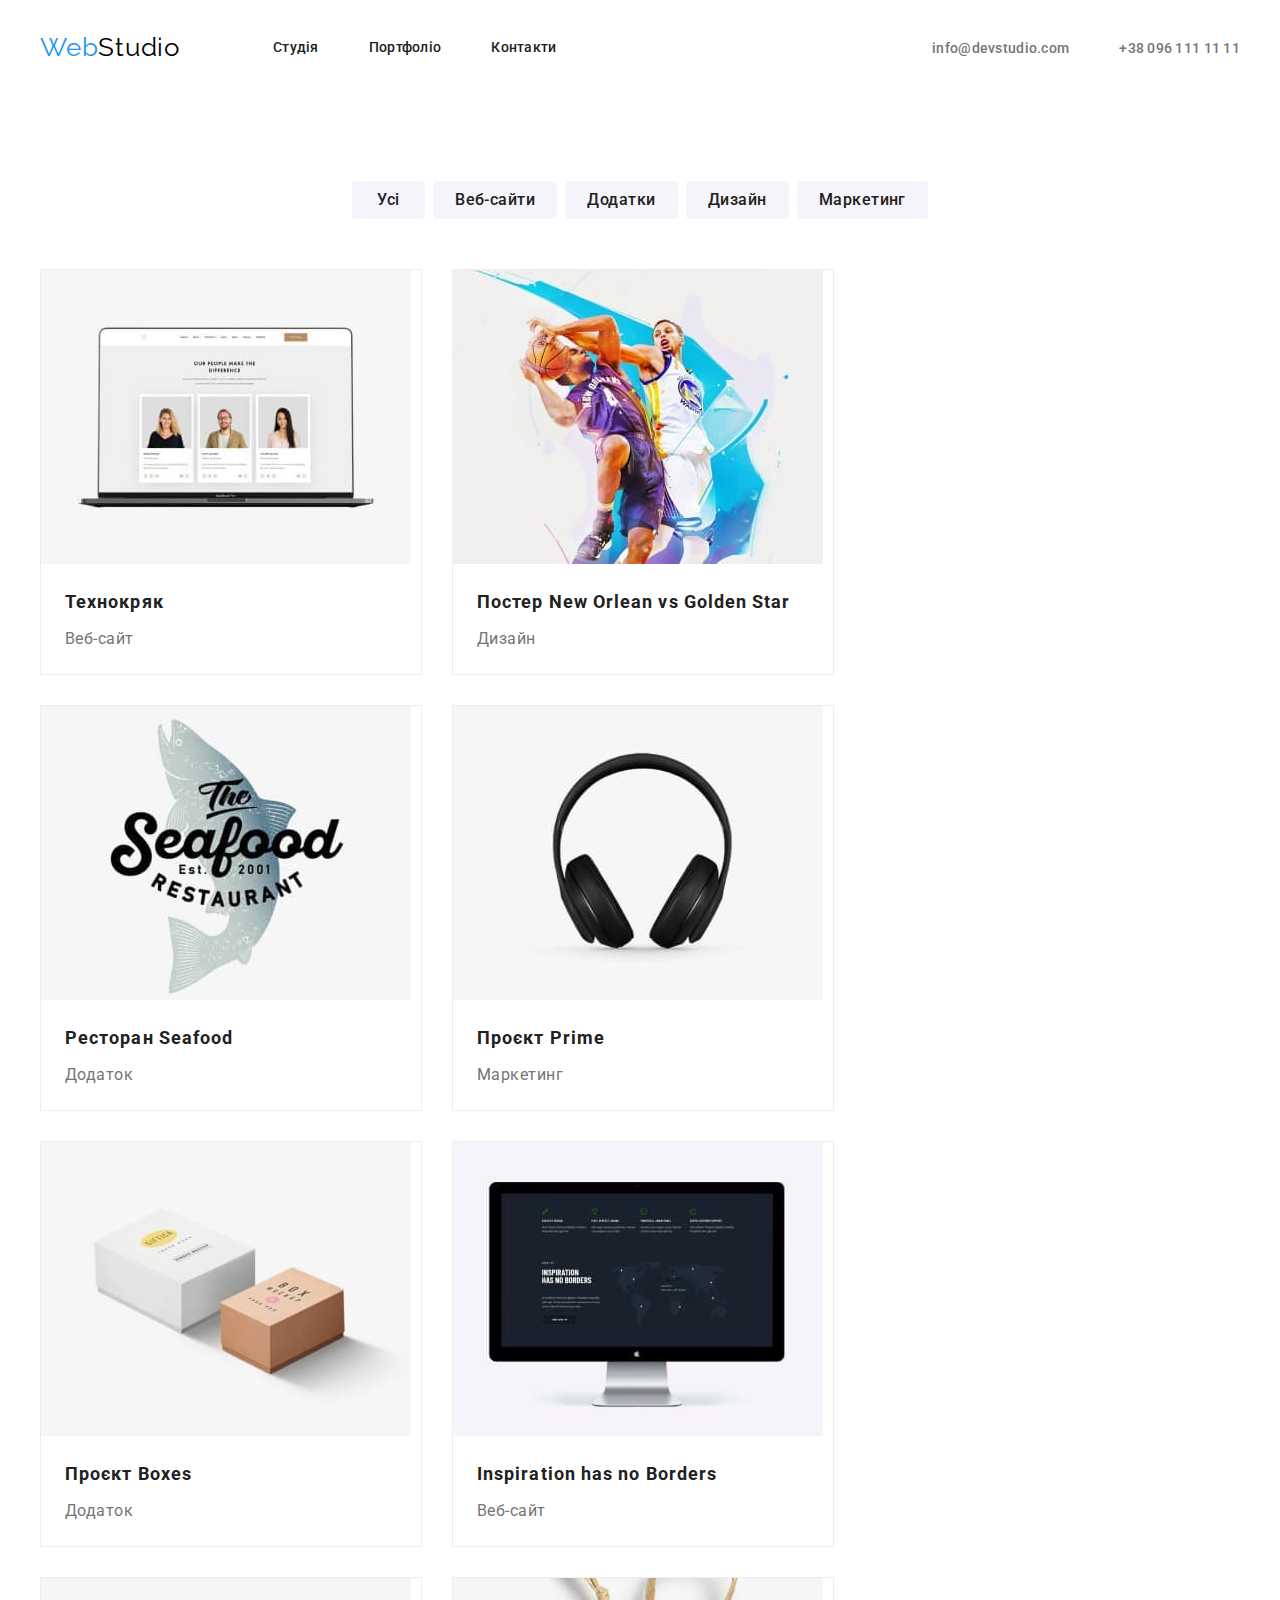
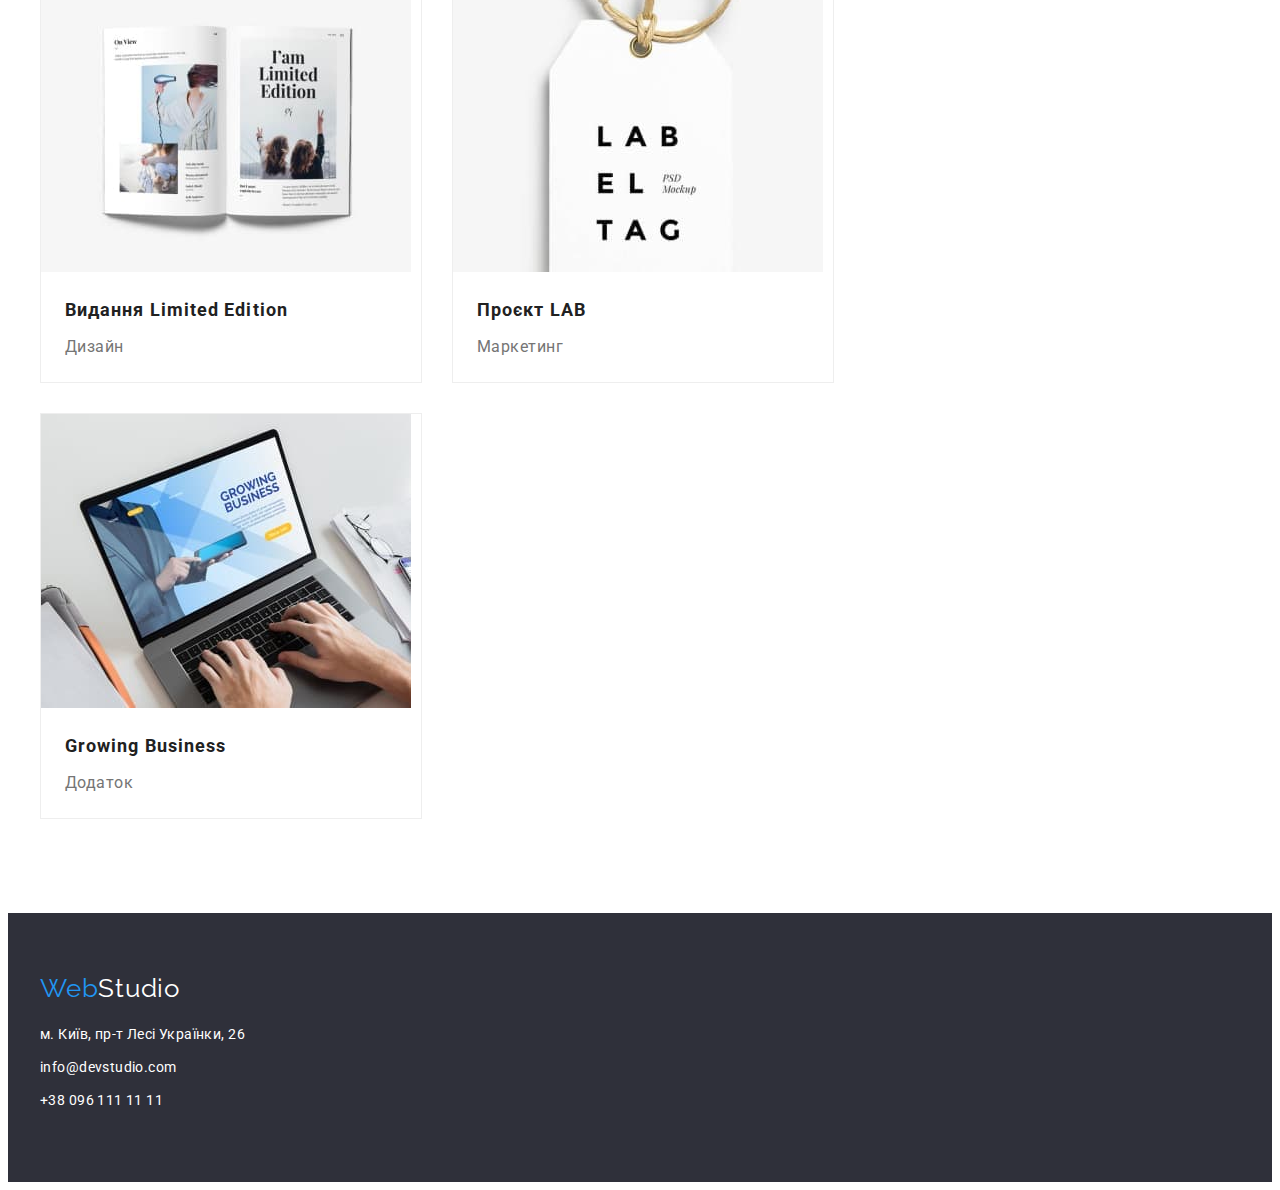
==== portfolio.html @ 066efd74 "add styles" ====
<!DOCTYPE html>
<html lang="en">
  <head>
    <meta charset="UTF-8" />
    <meta name="viewport" content="width=device-width, initial-scale=1.0" />
    <title>WebStudio</title>
    <link
      rel="stylesheet"
      href="https://cdnjs.cloudflare.com/ajax/libs/modern-normalize/2.0.0/modern-normalize.min.css"
      integrity="sha512-4xo8blKMVCiXpTaLzQSLSw3KFOVPWhm/TRtuPVc4WG6kUgjH6J03IBuG7JZPkcWMxJ5huwaBpOpnwYElP/m6wg=="
      crossorigin="anonymous"
      referrerpolicy="no-referrer"
    />
    <link rel="preconnect" href="https://fonts.googleapis.com" />
    <link rel="preconnect" href="https://fonts.gstatic.com" crossorigin />
    <link
      href="https://fonts.googleapis.com/css2?family=Raleway:wght@700&family=Roboto:wght@400;500;700;900&display=swap"
      rel="stylesheet"
    />
    <link rel="stylesheet" href="./css/styles.css" />
  </head>
  <body>
    <header class="header">
      <div class="container">
        <a class="logo" href="./index.html"
          ><span class="logo-span">Web</span>Studio</a
        >
        <nav class="nav">
          <ul class="nav-list list">
            <li class="nav-list-item">
              <a class="nav-item-link link" href="./index.html">Студія</a>
            </li>
            <li class="nav-list-item">
              <a class="nav-item-link link" href="./portfolio.html"
                >Портфоліо</a
              >
            </li>
            <li class="nav-list-item">
              <a class="nav-item-link link" href="./index.html">Контакти</a>
            </li>
          </ul>
        </nav>
        <address class="address">
          <ul class="address-list list">
            <li class="address-list-item">
              <a href="info@devstudio.com" class="address-link link"
                >info@devstudio.com</a
              >
            </li>
            <li class="address-list-item">
              <a href="tel:+380961111111" class="address-link link"
                >+38 096 111 11 11</a
              >
            </li>
          </ul>
        </address>
      </div>
    </header>
    <main>
      <section class="projects">
        <div class="container">
          <h2 class="visually-hidden">Projects</h2>
          <ul class="list filters-list">
            <li class="list-filters-item">
              <button class="filters-item-btn" type="button">Усі</button>
            </li>
            <li class="list-filters-item">
              <button class="filters-item-btn" type="button">Веб-сайти</button>
            </li>
            <li class="list-filters-item">
              <button class="filters-item-btn" type="button">Додатки</button>
            </li>
            <li class="list-filters-item">
              <button class="filters-item-btn" type="button">Дизайн</button>
            </li>
            <li class="list-filters-item">
              <button class="filters-item-btn" type="button">Маркетинг</button>
            </li>
          </ul>
          <ul class="list projects-list">
            <li class="projects-list-item">
              <a href="" class="projects-item-link link">
                <img
                  class="projects-item-img"
                  src="./images/portfolio_img1.jpg"
                  alt="Технокряк"
                />
                <div class="projects-item-box">
                  <h3 class="projects-item-title">Технокряк</h3>
                  <p class="projects-item-text">Веб-сайт</p>
                </div>
              </a>
            </li>
            <li class="projects-list-item">
              <a href="" class="projects-item-link link">
                <img
                  class="projects-item-img"
                  src="./images/portfolio_img2.jpg"
                  alt="Постер New Orlean vs Golden Star"
                />
                <div class="projects-item-box">
                  <h3 class="projects-item-title">
                    Постер New Orlean vs Golden Star
                  </h3>
                  <p class="projects-item-text">Дизайн</p>
                </div>
              </a>
            </li>
            <li class="projects-list-item">
              <a href="" class="projects-item-link link">
                <img
                  class="projects-item-img"
                  src="./images/portfolio_img3.jpg"
                  alt="Ресторан Seafood"
                />
                <div class="projects-item-box">
                  <h3 class="projects-item-title">Ресторан Seafood</h3>
                  <p class="projects-item-text">Додаток</p>
                </div>
              </a>
            </li>
            <li class="projects-list-item">
              <a href="" class="projects-item-link link">
                <img
                  class="projects-item-img"
                  src="./images/portfolio_img4.jpg"
                  alt="Проєкт Prime"
                />
                <div class="projects-item-box">
                  <h3 class="projects-item-title">Проєкт Prime</h3>
                  <p class="projects-item-text">Маркетинг</p>
                </div>
              </a>
            </li>
            <li class="projects-list-item">
              <a href="" class="projects-item-link link">
                <img
                  class="projects-item-img"
                  src="./images/portfolio_img5.jpg"
                  alt="Проєкт Boxes"
                />
                <div class="projects-item-box">
                  <h3 class="projects-item-title">Проєкт Boxes</h3>
                  <p class="projects-item-text">Додаток</p>
                </div>
              </a>
            </li>
            <li class="projects-list-item">
              <a href="" class="projects-item-link link">
                <img
                  class="projects-item-img"
                  src="./images/portfolio_img6.jpg"
                  alt="Inspiration has no Borders"
                />
                <div class="projects-item-box">
                  <h3 class="projects-item-title">
                    Inspiration has no Borders
                  </h3>
                  <p class="projects-item-text">Веб-сайт</p>
                </div>
              </a>
            </li>
            <li class="projects-list-item">
              <a href="" class="projects-item-link link">
                <img
                  class="projects-item-img"
                  src="./images/portfolio_img7.jpg"
                  alt="Видання Limited Edition"
                />
                <div class="projects-item-box">
                  <h3 class="projects-item-title">Видання Limited Edition</h3>
                  <p class="projects-item-text">Дизайн</p>
                </div>
              </a>
            </li>
            <li class="projects-list-item">
              <a href="" class="projects-item-link link">
                <img
                  class="projects-item-img"
                  src="./images/portfolio_img8.jpg"
                  alt="Проєкт LAB"
                />
                <div class="projects-item-box">
                  <h3 class="projects-item-title">Проєкт LAB</h3>
                  <p class="projects-item-text">Маркетинг</p>
                </div>
              </a>
            </li>
            <li class="projects-list-item">
              <a href="" class="projects-item-link link">
                <img
                  class="projects-item-img"
                  src="./images/portfolio_img9.jpg"
                  alt="Growing Business"
                />
                <div class="projects-item-box">
                  <h3 class="projects-item-title">Growing Business</h3>
                  <p class="projects-item-text">Додаток</p>
                </div>
              </a>
            </li>
          </ul>
        </div>
      </section>
    </main>
    <footer class="footer">
      <div class="container">
        <a class="logo footer-logo" href="./index.html"
          ><span class="logo-span">Web</span>Studio</a
        >
        <address class="footer-address">
          <ul class="list footer-address-list">
            <li class="footer-address-item">
              <a
                class="footer-address-link link"
                href="https://goo.gl/maps/xcKS5uN1R73TACxM7"
                >м. Київ, пр-т Лесі Українки, 26</a
              >
            </li>
            <li class="footer-address-item">
              <a class="footer-address-link link" href="info@devstudio.com"
                >info@devstudio.com</a
              >
            </li>
            <li class="footer-address-item">
              <a class="footer-address-link link" href="tel:+380961111111"
                >+38 096 111 11 11</a
              >
            </li>
          </ul>
        </address>
      </div>
    </footer>
  </body>
</html>
---- css/styles.css ----
:root {
  --accent-color: #2196f3;
  --black-color: #000000;
  --add-color: #212121;
  --background-color: #2f303a;
  --white-color: #ffffff;
  --text-color: #757575;
  --team-background-color: #f5f4fa;
}
body {
  font-family: "Roboto";
  letter-spacing: 0.48px;
}
h1,
h2,
h3,
h4,
p {
  margin-top: 0;
  margin-bottom: 0;
}

ul {
  margin-top: 0;
  margin-bottom: 0;
  padding-left: 0;
}

img {
  display: block;
  max-width: 100%;
  height: auto;
}

.list {
  list-style: none;
  padding: 0;
}

.link {
  text-decoration: none;
}

.visually-hidden {
  position: absolute;
  width: 1px;
  height: 1px;
  margin: -1px;
  border: 0;
  padding: 0;
  white-space: nowrap;
  clip-path: inset(100%);
  clip: rect(0 0 0 0);
  overflow: hidden;
}
.container {
  width: 1200px;
  margin: 0 auto;
  padding: 0 15px;
}
.header {
  padding-top: 24px;
  padding-bottom: 25px;
}
.header .container {
  display: flex;
  align-items: center;
}
.logo {
  color: var(--black-color);
  font-family: Raleway;
  font-size: 26px;
  letter-spacing: 0.78px;
  margin-right: 93px;
  text-decoration: none;
}
.logo-span {
  color: var(--accent-color);
}

.nav {
  font-size: 14px;
  font-weight: 500;
  letter-spacing: 0.28px;
}
.nav-list {
  display: flex;
  gap: 50px;
}
.nav-item-link {
  color: var(--add-color);
}

.nav-item-link:hover {
  color: var(--accent-color);
}
.address {
  margin-left: auto;
}
.address-list {
  display: flex;
  gap: 50px;
}
.address-link {
  color: var(--text-color);
  font-size: 14px;
  font-style: normal;
  font-weight: 500;
  letter-spacing: 0.28px;
}
.address-link:hover {
  color: var(--accent-color);
}
.hero {
  padding-top: 200px;
  padding-bottom: 200px;
  background-image: linear-gradient(
      rgba(47, 48, 58, 0.4),
      rgba(47, 48, 58, 0.4)
    ),
    url(../images/hero_img1.jpg);
  text-align: center;
}
.hero-title {
  color: var(--white-color);
  text-align: center;
  font-size: 44px;
  font-weight: 900;
  line-height: 1.36;
  letter-spacing: 2.64px;
  text-transform: uppercase;
  margin-bottom: 30px;
}
.hero-btn {
  color: var(--white-color);
  background-color: var(--accent-color);
  font-size: 16px;
  font-weight: 700;
  line-height: 1.875;
  letter-spacing: 0.96px;
  text-align: center;
  box-shadow: 0px 4px 4px 0px rgba(0, 0, 0, 0.15);
  padding: 10px 32px;
  border-radius: 4px;
  border: none;
}
.hero-btn:hover,
.hero-btn:focus {
  cursor: pointer;
  opacity: 0.8;
}
.features {
  padding-top: 94px;
  padding-bottom: 94px;
}
.features-list {
  display: flex;
  gap: 30px;
}
.features-list-item::before {
  content: "";
  display: inline-block;
  margin-bottom: 30px;
  width: 270px;
  height: 120px;
  background-color: var(--team-background-color);
  background-position: center;
  background-repeat: no-repeat;
  border-radius: 4px;
}
.features-list-item:nth-child(1)::before {
  background-image: url(../images/features_svg1.svg);
}
.features-list-item:nth-child(2)::before {
  background-image: url(../images/features_svg2.svg);
}
.features-list-item:nth-child(3)::before {
  background-image: url(../images/features_svg3.svg);
}
.features-list-item:nth-child(4)::before {
  background-image: url(../images/features_svg4.svg);
}
.features-list-item {
  flex-basis: calc((100% - 90px) / 4);
}
.features-item-title {
  color: var(--add-color);
  font-size: 14px;
  letter-spacing: 0.42px;
  text-transform: uppercase;
  margin-bottom: 10px;
}
.features-item-text {
  color: var(--text-color);
  font-size: 14px;
  line-height: 1.71;
  letter-spacing: 0.42px;
}
.work {
  padding-bottom: 94px;
}
.work-list {
  display: flex;
  gap: 30px;
}
.team {
  background-color: var(--team-background-color);
  padding-top: 94px;
  padding-bottom: 94px;
}
.team-list {
  display: flex;
  gap: 30px;
}
.team-list-item {
  background-color: #ffffff;
  border-bottom-left-radius: 4px;
  border-bottom-right-radius: 4px;
  filter: drop-shadow(0px 4px 4px rgba(0, 0, 0, 0.25));
}
.work-title,
.team-title {
  color: var(--add-color);
  text-align: center;
  font-size: 36px;
  letter-spacing: 1.08px;
  margin-bottom: 50px;
}
.team-item-box {
  padding: 30px 0;
}
.team-item-title {
  color: var(--add-color);
  text-align: center;
  font-size: 16px;
  font-weight: 500;
  margin-bottom: 10px;
}
.team-item-text {
  color: var(--text-color);
  text-align: center;
}
.footer {
  background-color: var(--background-color);
  padding-top: 60px;
  padding-bottom: 60px;
}
.footer-logo {
  color: var(--white-color);
  margin-bottom: 20px;
  display: inline-block;
}
.footer-address-link {
  color: var(--text-color);
  font-size: 14px;
  font-style: normal;
  line-height: 1.71;
  letter-spacing: 0.42px;
}
.footer-address-item {
  margin-bottom: 9px;
}
.footer-address-link:first-child {
  color: var(--white-color);
}

/* Porfolio */
.projects {
  padding-top: 94px;
  padding-bottom: 94px;
}
.filters-list {
  display: flex;
  gap: 8px;
  margin-bottom: 50px;
  justify-content: center;
}
.filters-item-btn {
  min-width: 73px;
  padding: 6px 22px;
  color: var(--add-color);
  font-family: Roboto;
  font-size: 16px;
  font-weight: 500;
  line-height: 1.625;
  letter-spacing: 0.48px;
  border: none;
  background-color: #f5f4fa;
  border-radius: 4px;
}
.filters-item-btn:hover,
.filters-item-btn:focus {
  color: var(--white-color);
  background-color: var(--accent-color);
  cursor: pointer;
  box-shadow: 0px 2px 2px 0px rgba(0, 0, 0, 0.12),
    0px 1px 2px 0px rgba(0, 0, 0, 0.08), 0px 3px 1px 0px rgba(0, 0, 0, 0.1);
}
.projects-list {
  display: flex;
  gap: 30px;
  flex-wrap: wrap;
}
.projects-list-item {
  border: 1px solid;
  border-color: #eee;
  flex-basis: calc((100% - 60px) / 3);
}
.projects-item-link {
  display: block;
}
.projects-item-link:hover,
.projects-item-link:focus {
  box-shadow: 1px 4px 6px 0px rgba(0, 0, 0, 0.16),
    0px 4px 4px 0px rgba(0, 0, 0, 0.06), 0px 1px 1px 0px rgba(0, 0, 0, 0.12);
}
.projects-item-box {
  padding: 20px 24px;
}
.projects-item-title {
  color: var(--add-color);
  font-size: 18px;
  line-height: 2;
  letter-spacing: 1.08px;
  margin-bottom: 4px;
}
.projects-item-text {
  color: var(--text-color);
  line-height: 1.875;
}
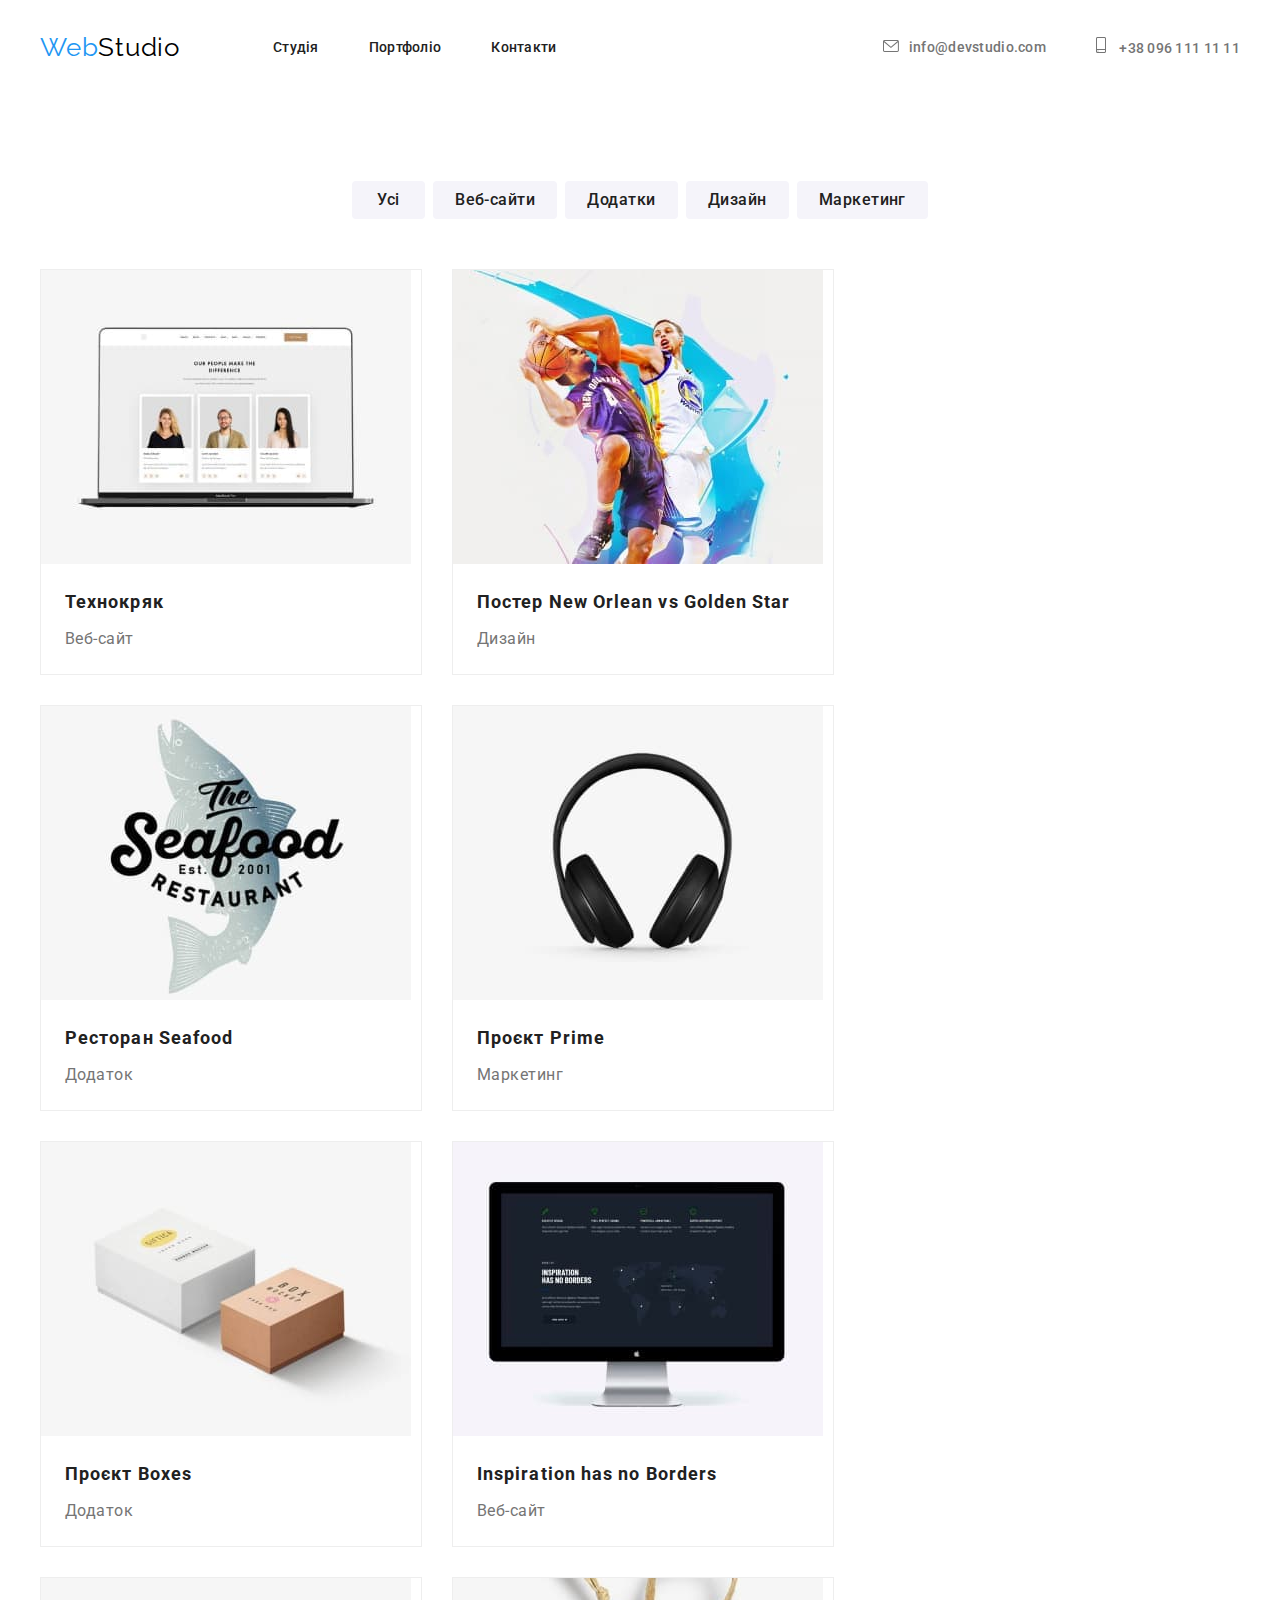
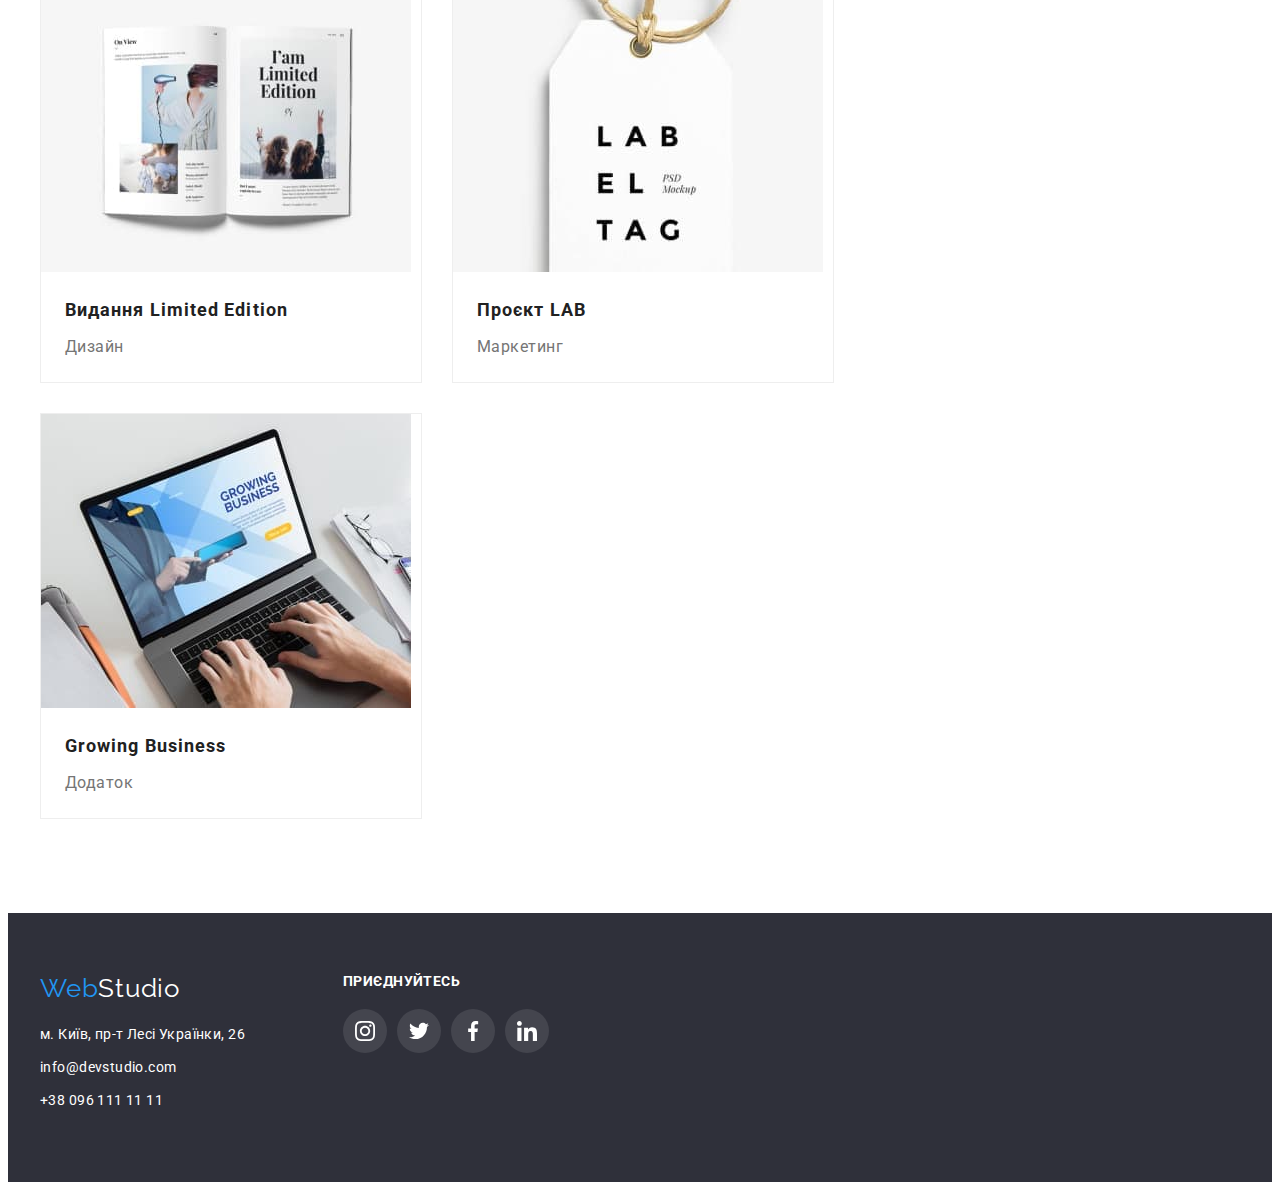
==== commit 46569ed8: "add styles" ====
--- a/portfolio.html
+++ b/portfolio.html
@@ -44,12 +44,16 @@
           <ul class="address-list list">
             <li class="address-list-item">
               <a href="info@devstudio.com" class="address-link link"
-                >info@devstudio.com</a
+                > <svg class="address-link-svg" width="16" height="12">
+                  <use href="./images/symbol-defs.svg#icon-email"></use>
+                </svg>info@devstudio.com</a
               >
             </li>
             <li class="address-list-item">
               <a href="tel:+380961111111" class="address-link link"
-                >+38 096 111 11 11</a
+                > <svg class="address-link-svg" width="10" height="16">
+                  <use href="./images/symbol-defs.svg#icon-smartphone"></use>
+                </svg> +38 096 111 11 11</a
               >
             </li>
           </ul>
@@ -205,6 +209,7 @@
     </main>
     <footer class="footer">
       <div class="container">
+        <div class="footer-info">
         <a class="logo footer-logo" href="./index.html"
           ><span class="logo-span">Web</span>Studio</a
         >
@@ -230,6 +235,40 @@
           </ul>
         </address>
       </div>
+        <div class="footer-soc">
+          <h2 class="footer-soc-title">приєднуйтесь</h2>
+          <ul class="footer-soc-list list">
+            <li class="footer-soc-item">
+              <a class="footer-soc-link" href="">
+                <svg class="footer-soc-svg" width="20" height="20">
+                  <use href="./images/symbol-defs.svg#icon-instagram"></use>
+                </svg>
+              </a>
+            </li>
+            <li class="footer-soc-item">
+              <a class="footer-soc-link" href="">
+                <svg class="footer-soc-svg" width="20" height="20">
+                  <use href="./images/symbol-defs.svg#icon-twitter"></use>
+                </svg>
+              </a>
+            </li>
+            <li class="footer-soc-item">
+              <a class="footer-soc-link" href="">
+                <svg class="footer-soc-svg" width="20" height="20">
+                  <use href="./images/symbol-defs.svg#icon-facebook"></use>
+                </svg>
+              </a>
+            </li>
+            <li class="footer-soc-item">
+              <a class="footer-soc-link" href="">
+                <svg class="footer-soc-svg" width="20" height="20">
+                  <use href="./images/symbol-defs.svg#icon-linkedin"></use>
+                </svg>
+              </a>
+            </li>
+          </ul>
+        </div>
+      </div>
     </footer>
   </body>
 </html>
--- a/css/styles.css
+++ b/css/styles.css
@@ -101,6 +101,10 @@
   display: flex;
   gap: 50px;
 }
+.address-link-svg{
+  fill: var(--text-color);
+  margin-right: 10px;
+}
 .address-link {
   color: var(--text-color);
   font-size: 14px;
@@ -110,6 +114,9 @@
 }
 .address-link:hover {
   color: var(--accent-color);
+}
+.address-link:hover .address-link-svg, .address-link:focus .address-link-svg{
+  fill: var(--accent-color);
 }
 .hero {
   padding-top: 200px;
@@ -120,6 +127,8 @@
     ),
     url(../images/hero_img1.jpg);
   text-align: center;
+  background-position: center;
+  background-repeat: no-repeat;
 }
 .hero-title {
   color: var(--white-color);
@@ -239,11 +248,70 @@
 .team-item-text {
   color: var(--text-color);
   text-align: center;
+  margin-bottom: 16px;
+}
+.team-soc-list{
+  display: flex;
+  justify-content: center;
+  align-items: center;
+  gap: 10px;
+}
+.team-soc-link{
+  padding: 12px;
+  display: flex;
+  border-radius: 50%;
+}
+.team-soc-link:hover, .team-soc-link:focus{
+  background-color: var(--accent-color);
+}
+.team-soc-svg{
+  fill: #AFB1B8;
+}
+.team-soc-link:hover .team-soc-svg, .team-soc-link:focus .team-soc-svg{
+  fill: var(--white-color);
+}
+.customers{
+  padding: 94px;
+}
+.customers-title{
+  margin-bottom: 50px;
+  color: #212121;
+text-align: center;
+font-size: 36px;
+line-height: normal;
+letter-spacing: 1.08px;
+}
+.customers-list{
+  display: flex;
+  justify-content: center;
+  align-items: center;
+  gap: 30px;
+}
+.customers-list-item{
+  display: flex;
+}
+.customers-item-svg{
+  fill: #AFB1B8;
+}
+.customers-item-link{
+  padding: 16px 32px;
+  border: #AFB1B8 solid 2px;
+  border-radius: 4px;
+}
+.customers-item-link:hover, .customers-item-link:focus{
+  border-color: var(--accent-color);
+}
+.customers-item-link:hover .customers-item-svg, .customers-item-link:focus .customers-item-svg{
+  fill: var(--accent-color);
 }
 .footer {
   background-color: var(--background-color);
   padding-top: 60px;
   padding-bottom: 60px;
+}
+.footer .container{
+  display: flex;
+  gap: 70px;
 }
 .footer-logo {
   color: var(--white-color);
@@ -263,7 +331,32 @@
 .footer-address-link:first-child {
   color: var(--white-color);
 }
-
+.footer-soc-title{
+  color: #FFF;
+font-size: 14px;
+line-height: normal;
+letter-spacing: 0.42px;
+text-transform: uppercase;
+margin-bottom: 20px;
+}
+.footer-soc-list{
+  display: flex;
+  justify-content: center;
+  align-items: center;
+  gap: 10px;
+}
+.footer-soc-link{
+  padding: 12px;
+  display: flex;
+  border-radius: 50%;
+  background-color: rgba(255, 255, 255, 0.1);
+}
+.footer-soc-svg{
+  fill: var(--white-color);
+}
+.footer-soc-link:hover , .footer-soc-link:focus{
+  background-color: var(--accent-color);
+}
 /* Porfolio */
 .projects {
   padding-top: 94px;
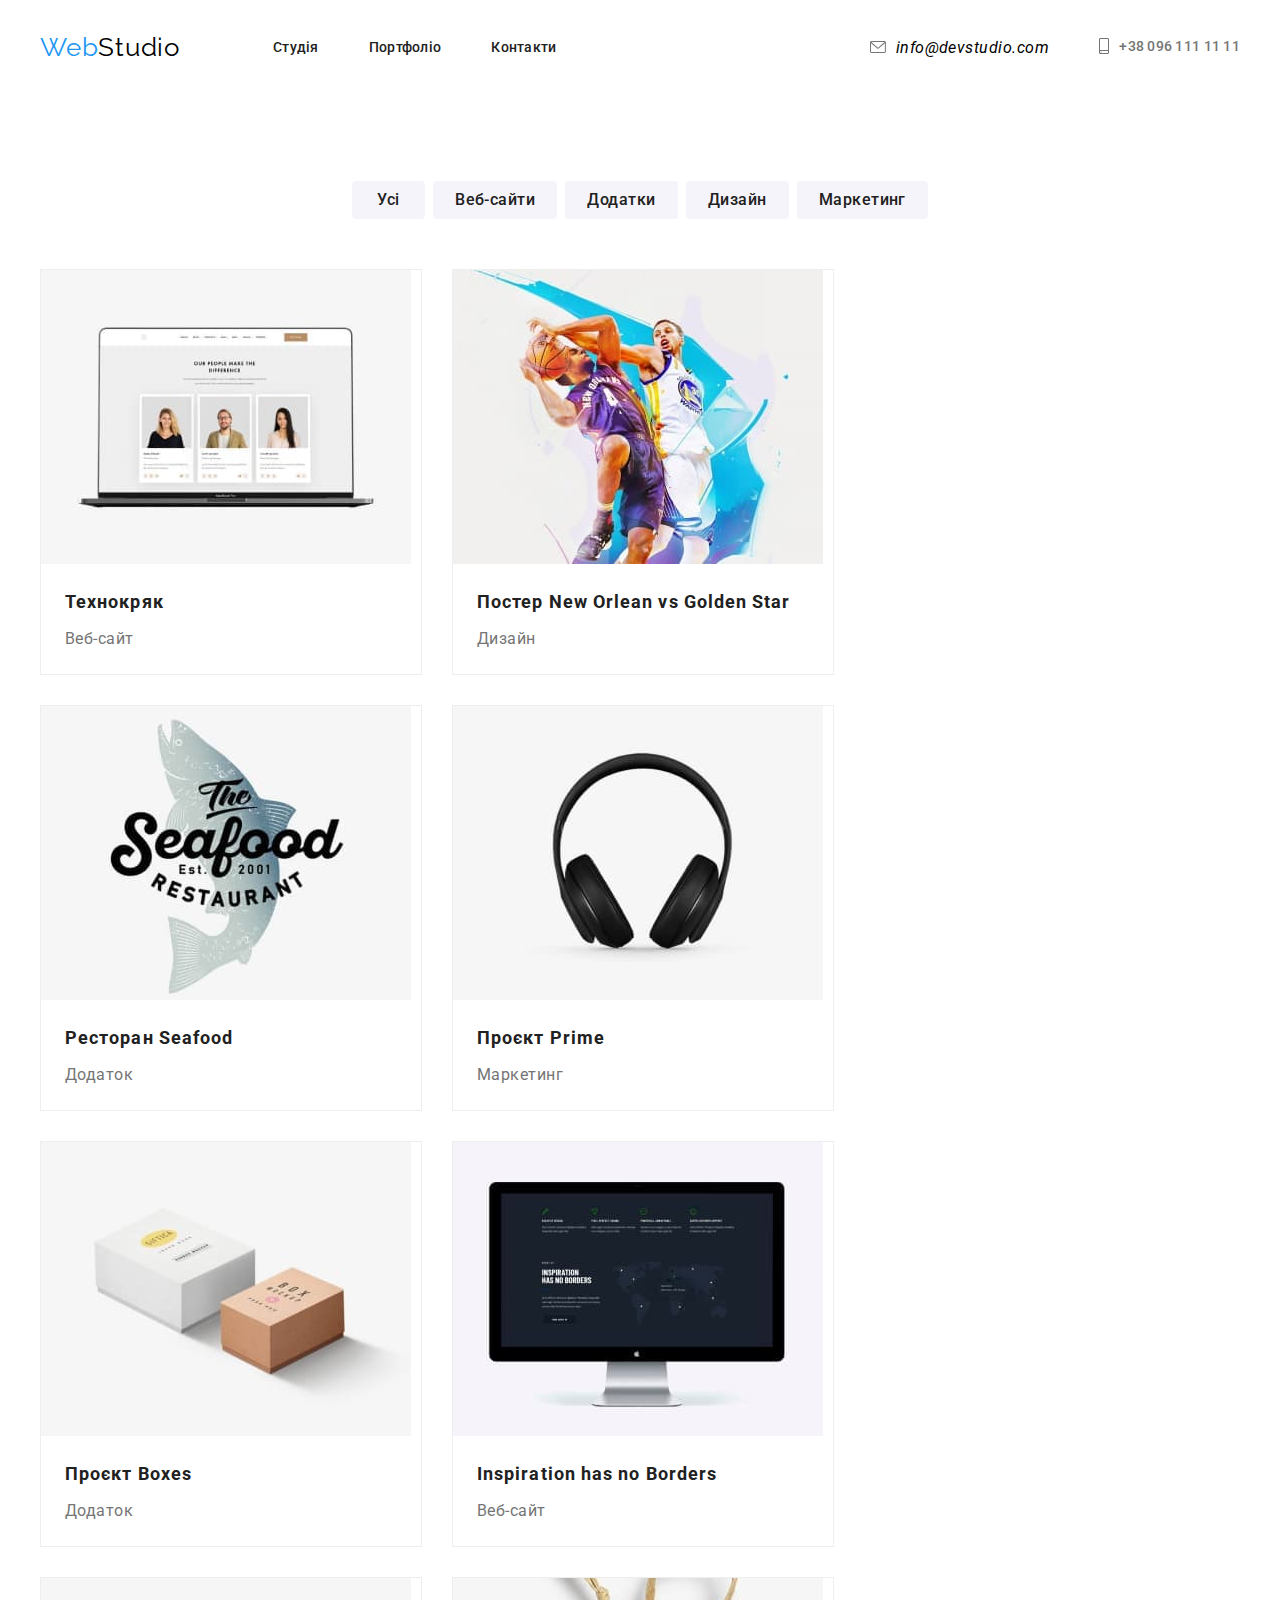
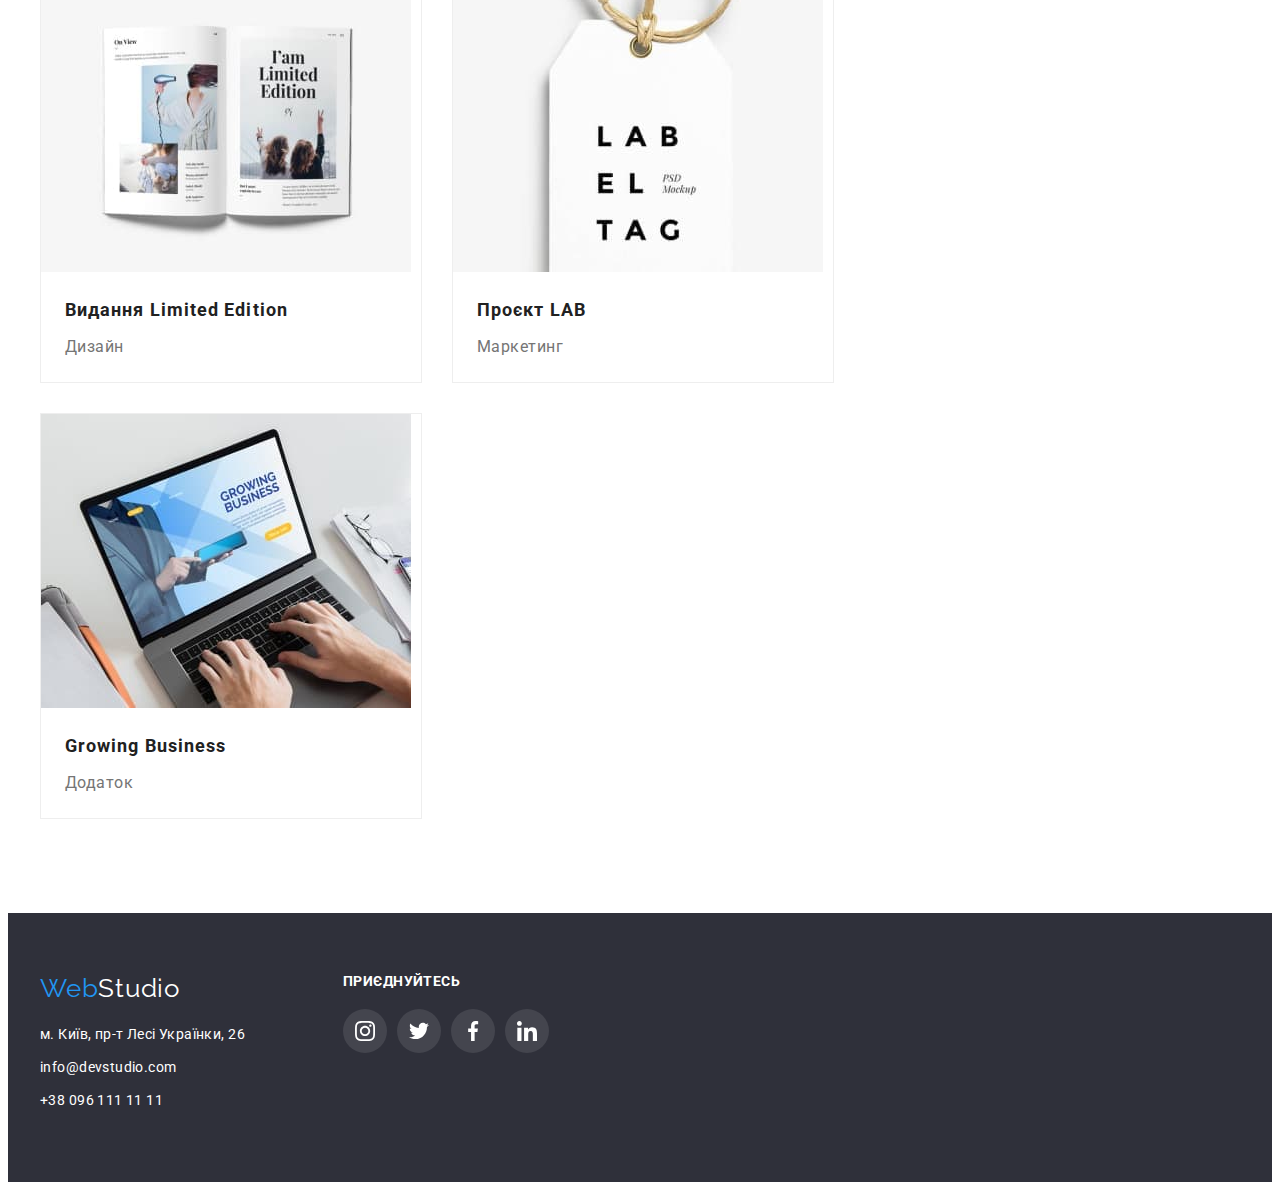
==== commit d31512fd: "add styles" ====
--- a/portfolio.html
+++ b/portfolio.html
@@ -43,17 +43,16 @@
         <address class="address">
           <ul class="address-list list">
             <li class="address-list-item">
-              <a href="info@devstudio.com" class="address-link link"
-                > <svg class="address-link-svg" width="16" height="12">
-                  <use href="./images/symbol-defs.svg#icon-email"></use>
-                </svg>info@devstudio.com</a
-              >
+              <a href="info@devstudio.com" class="address-link link"></a>
+                <svg class="address-link-svg" width="16" height="12">
+                  <use href="./images/symbol-defs.svg#icon-email"></use></svg>info@devstudio.com</a>
             </li>
             <li class="address-list-item">
-              <a href="tel:+380961111111" class="address-link link"
-                > <svg class="address-link-svg" width="10" height="16">
+              <a href="tel:+380961111111" class="address-link link">
+                <svg class="address-link-svg" width="10" height="16">
                   <use href="./images/symbol-defs.svg#icon-smartphone"></use>
-                </svg> +38 096 111 11 11</a
+                </svg>
+                +38 096 111 11 11</a
               >
             </li>
           </ul>
@@ -210,31 +209,31 @@
     <footer class="footer">
       <div class="container">
         <div class="footer-info">
-        <a class="logo footer-logo" href="./index.html"
-          ><span class="logo-span">Web</span>Studio</a
-        >
-        <address class="footer-address">
-          <ul class="list footer-address-list">
-            <li class="footer-address-item">
-              <a
-                class="footer-address-link link"
-                href="https://goo.gl/maps/xcKS5uN1R73TACxM7"
-                >м. Київ, пр-т Лесі Українки, 26</a
-              >
-            </li>
-            <li class="footer-address-item">
-              <a class="footer-address-link link" href="info@devstudio.com"
-                >info@devstudio.com</a
-              >
-            </li>
-            <li class="footer-address-item">
-              <a class="footer-address-link link" href="tel:+380961111111"
-                >+38 096 111 11 11</a
-              >
-            </li>
-          </ul>
-        </address>
-      </div>
+          <a class="logo footer-logo" href="./index.html"
+            ><span class="logo-span">Web</span>Studio</a
+          >
+          <address class="footer-address">
+            <ul class="list footer-address-list">
+              <li class="footer-address-item">
+                <a
+                  class="footer-address-link link"
+                  href="https://goo.gl/maps/xcKS5uN1R73TACxM7"
+                  >м. Київ, пр-т Лесі Українки, 26</a
+                >
+              </li>
+              <li class="footer-address-item">
+                <a class="footer-address-link link" href="info@devstudio.com"
+                  >info@devstudio.com</a
+                >
+              </li>
+              <li class="footer-address-item">
+                <a class="footer-address-link link" href="tel:+380961111111"
+                  >+38 096 111 11 11</a
+                >
+              </li>
+            </ul>
+          </address>
+        </div>
         <div class="footer-soc">
           <h2 class="footer-soc-title">приєднуйтесь</h2>
           <ul class="footer-soc-list list">
--- a/css/styles.css
+++ b/css/styles.css
@@ -101,7 +101,7 @@
   display: flex;
   gap: 50px;
 }
-.address-link-svg{
+.address-link-svg {
   fill: var(--text-color);
   margin-right: 10px;
 }
@@ -111,11 +111,14 @@
   font-style: normal;
   font-weight: 500;
   letter-spacing: 0.28px;
+  display: flex;
+  align-items: center;
 }
 .address-link:hover {
   color: var(--accent-color);
 }
-.address-link:hover .address-link-svg, .address-link:focus .address-link-svg{
+.address-link:hover .address-link-svg,
+.address-link:focus .address-link-svg {
   fill: var(--accent-color);
 }
 .hero {
@@ -250,58 +253,62 @@
   text-align: center;
   margin-bottom: 16px;
 }
-.team-soc-list{
+.team-soc-list {
   display: flex;
   justify-content: center;
   align-items: center;
   gap: 10px;
 }
-.team-soc-link{
+.team-soc-link {
   padding: 12px;
   display: flex;
   border-radius: 50%;
 }
-.team-soc-link:hover, .team-soc-link:focus{
+.team-soc-link:hover,
+.team-soc-link:focus {
   background-color: var(--accent-color);
 }
-.team-soc-svg{
-  fill: #AFB1B8;
-}
-.team-soc-link:hover .team-soc-svg, .team-soc-link:focus .team-soc-svg{
+.team-soc-svg {
+  fill: #afb1b8;
+}
+.team-soc-link:hover .team-soc-svg,
+.team-soc-link:focus .team-soc-svg {
   fill: var(--white-color);
 }
-.customers{
+.customers {
   padding: 94px;
 }
-.customers-title{
+.customers-title {
   margin-bottom: 50px;
   color: #212121;
-text-align: center;
-font-size: 36px;
-line-height: normal;
-letter-spacing: 1.08px;
-}
-.customers-list{
+  text-align: center;
+  font-size: 36px;
+  line-height: normal;
+  letter-spacing: 1.08px;
+}
+.customers-list {
   display: flex;
   justify-content: center;
   align-items: center;
   gap: 30px;
 }
-.customers-list-item{
-  display: flex;
-}
-.customers-item-svg{
-  fill: #AFB1B8;
-}
-.customers-item-link{
+.customers-list-item {
+  display: flex;
+}
+.customers-item-svg {
+  fill: #afb1b8;
+}
+.customers-item-link {
   padding: 16px 32px;
-  border: #AFB1B8 solid 2px;
+  border: #afb1b8 solid 1px;
   border-radius: 4px;
 }
-.customers-item-link:hover, .customers-item-link:focus{
+.customers-item-link:hover,
+.customers-item-link:focus {
   border-color: var(--accent-color);
 }
-.customers-item-link:hover .customers-item-svg, .customers-item-link:focus .customers-item-svg{
+.customers-item-link:hover .customers-item-svg,
+.customers-item-link:focus .customers-item-svg {
   fill: var(--accent-color);
 }
 .footer {
@@ -309,7 +316,7 @@
   padding-top: 60px;
   padding-bottom: 60px;
 }
-.footer .container{
+.footer .container {
   display: flex;
   gap: 70px;
 }
@@ -325,36 +332,41 @@
   line-height: 1.71;
   letter-spacing: 0.42px;
 }
+.footer-address-link:hover,
+.footer-address-link:focus {
+ color: var(--accent-color);
+}
 .footer-address-item {
   margin-bottom: 9px;
 }
 .footer-address-link:first-child {
   color: var(--white-color);
 }
-.footer-soc-title{
-  color: #FFF;
-font-size: 14px;
-line-height: normal;
-letter-spacing: 0.42px;
-text-transform: uppercase;
-margin-bottom: 20px;
-}
-.footer-soc-list{
+.footer-soc-title {
+  color: #fff;
+  font-size: 14px;
+  line-height: normal;
+  letter-spacing: 0.42px;
+  text-transform: uppercase;
+  margin-bottom: 20px;
+}
+.footer-soc-list {
   display: flex;
   justify-content: center;
   align-items: center;
   gap: 10px;
 }
-.footer-soc-link{
+.footer-soc-link {
   padding: 12px;
   display: flex;
   border-radius: 50%;
   background-color: rgba(255, 255, 255, 0.1);
 }
-.footer-soc-svg{
+.footer-soc-svg {
   fill: var(--white-color);
 }
-.footer-soc-link:hover , .footer-soc-link:focus{
+.footer-soc-link:hover,
+.footer-soc-link:focus {
   background-color: var(--accent-color);
 }
 /* Porfolio */
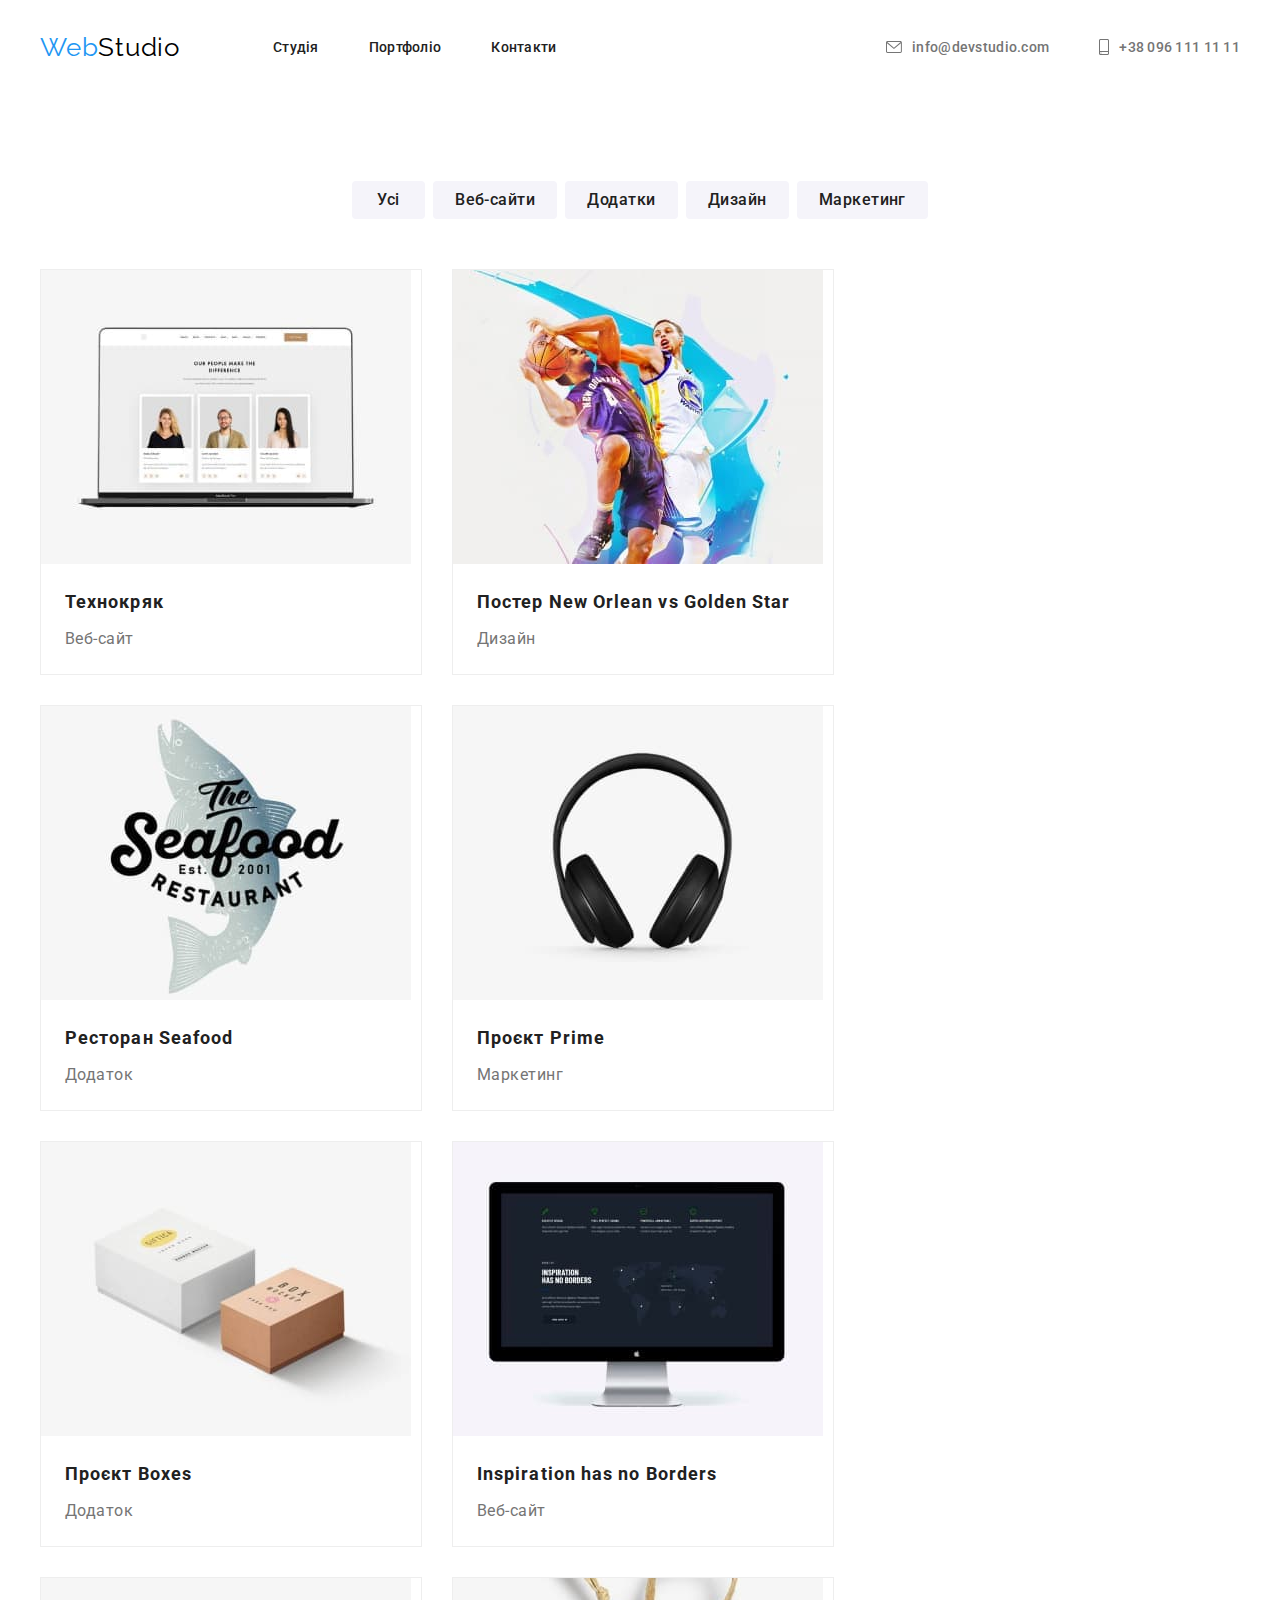
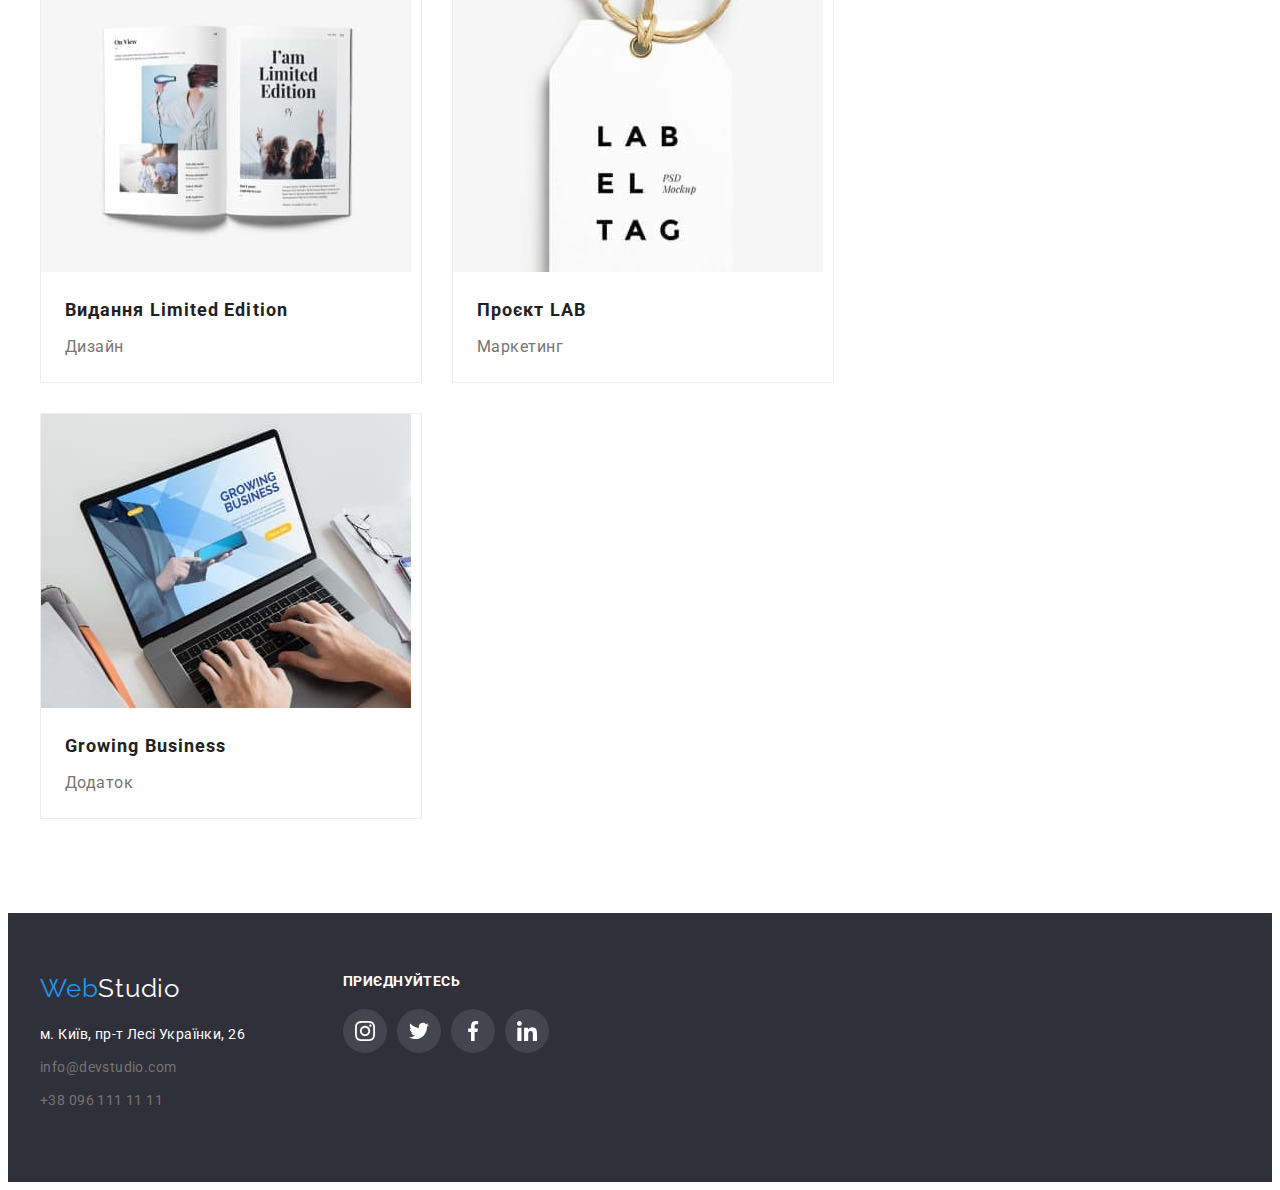
==== commit c4cac935: "add styles" ====
--- a/portfolio.html
+++ b/portfolio.html
@@ -43,7 +43,7 @@
         <address class="address">
           <ul class="address-list list">
             <li class="address-list-item">
-              <a href="info@devstudio.com" class="address-link link"></a>
+              <a href="info@devstudio.com" class="address-link link">
                 <svg class="address-link-svg" width="16" height="12">
                   <use href="./images/symbol-defs.svg#icon-email"></use></svg>info@devstudio.com</a>
             </li>
--- a/css/styles.css
+++ b/css/styles.css
@@ -332,15 +332,15 @@
   line-height: 1.71;
   letter-spacing: 0.42px;
 }
+.footer-address-item:first-child .footer-address-link {
+  color: var(--white-color);
+}
 .footer-address-link:hover,
 .footer-address-link:focus {
  color: var(--accent-color);
 }
 .footer-address-item {
   margin-bottom: 9px;
-}
-.footer-address-link:first-child {
-  color: var(--white-color);
 }
 .footer-soc-title {
   color: #fff;
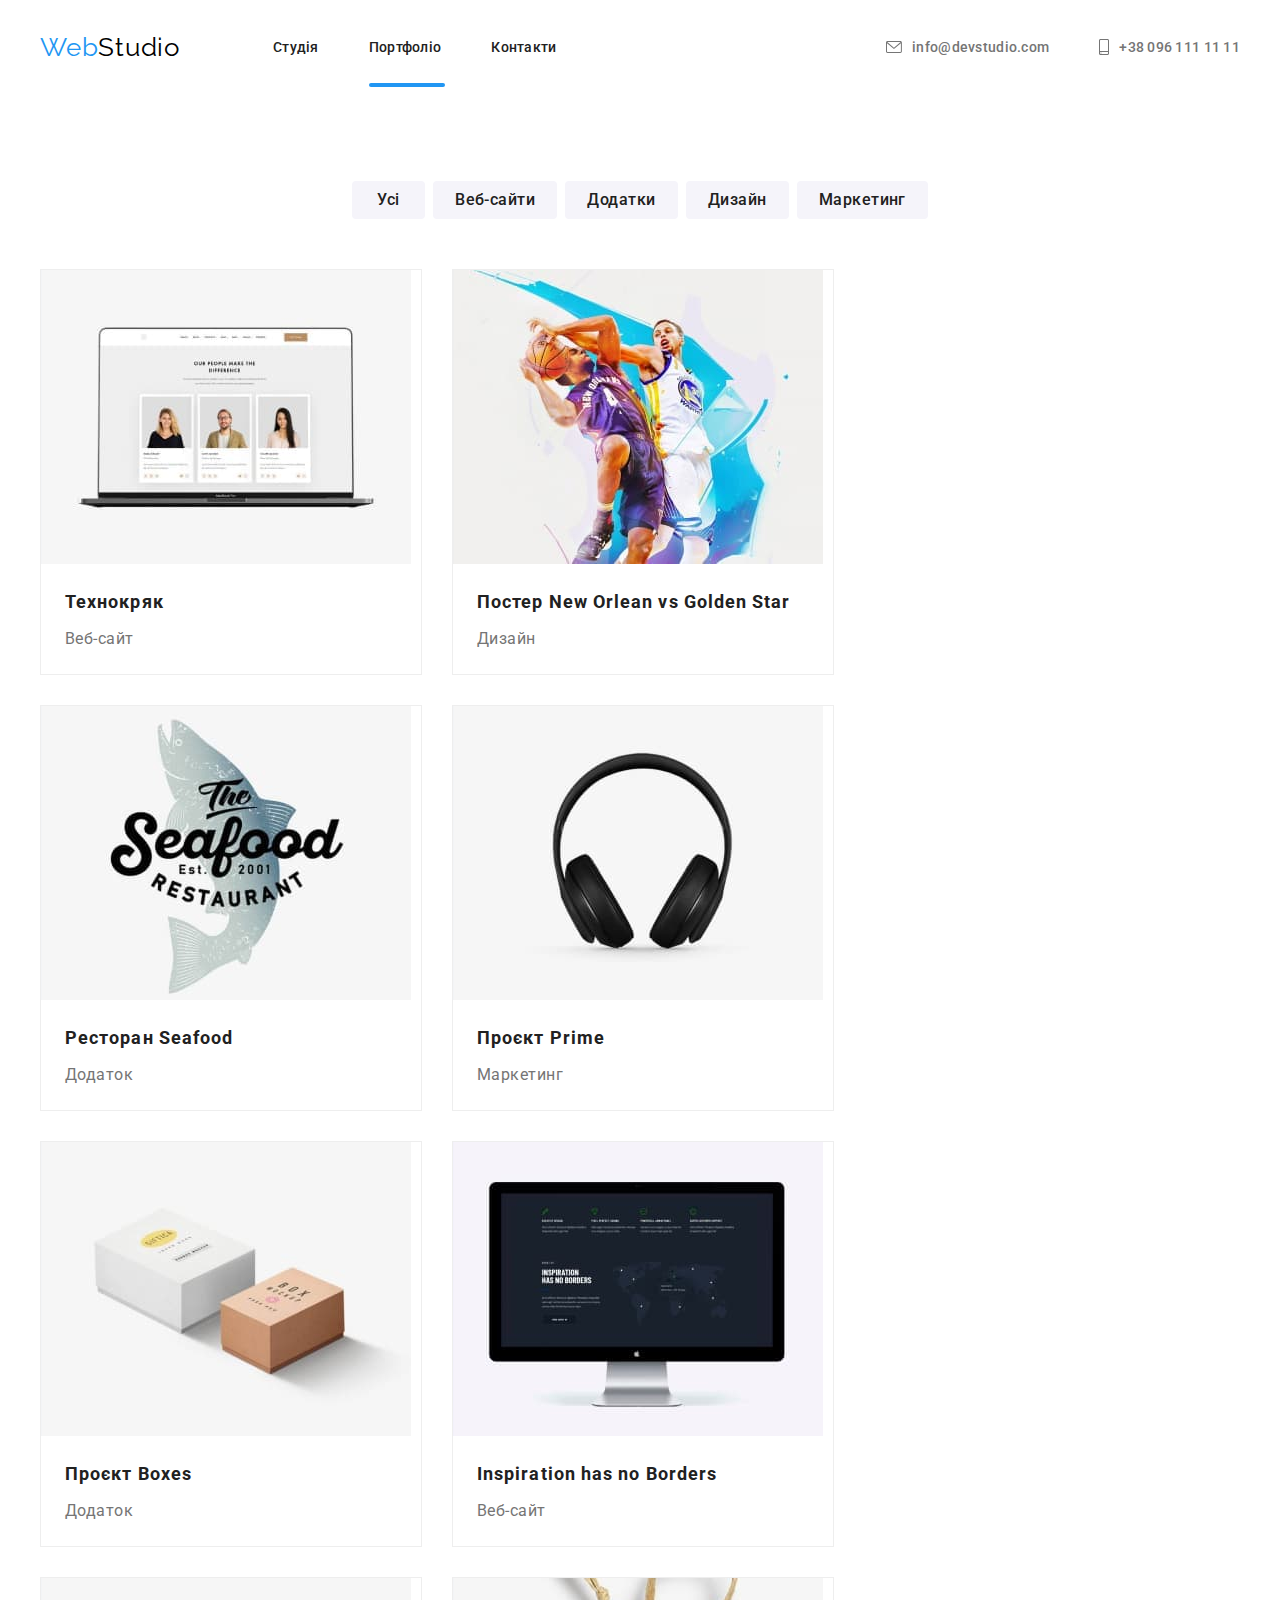
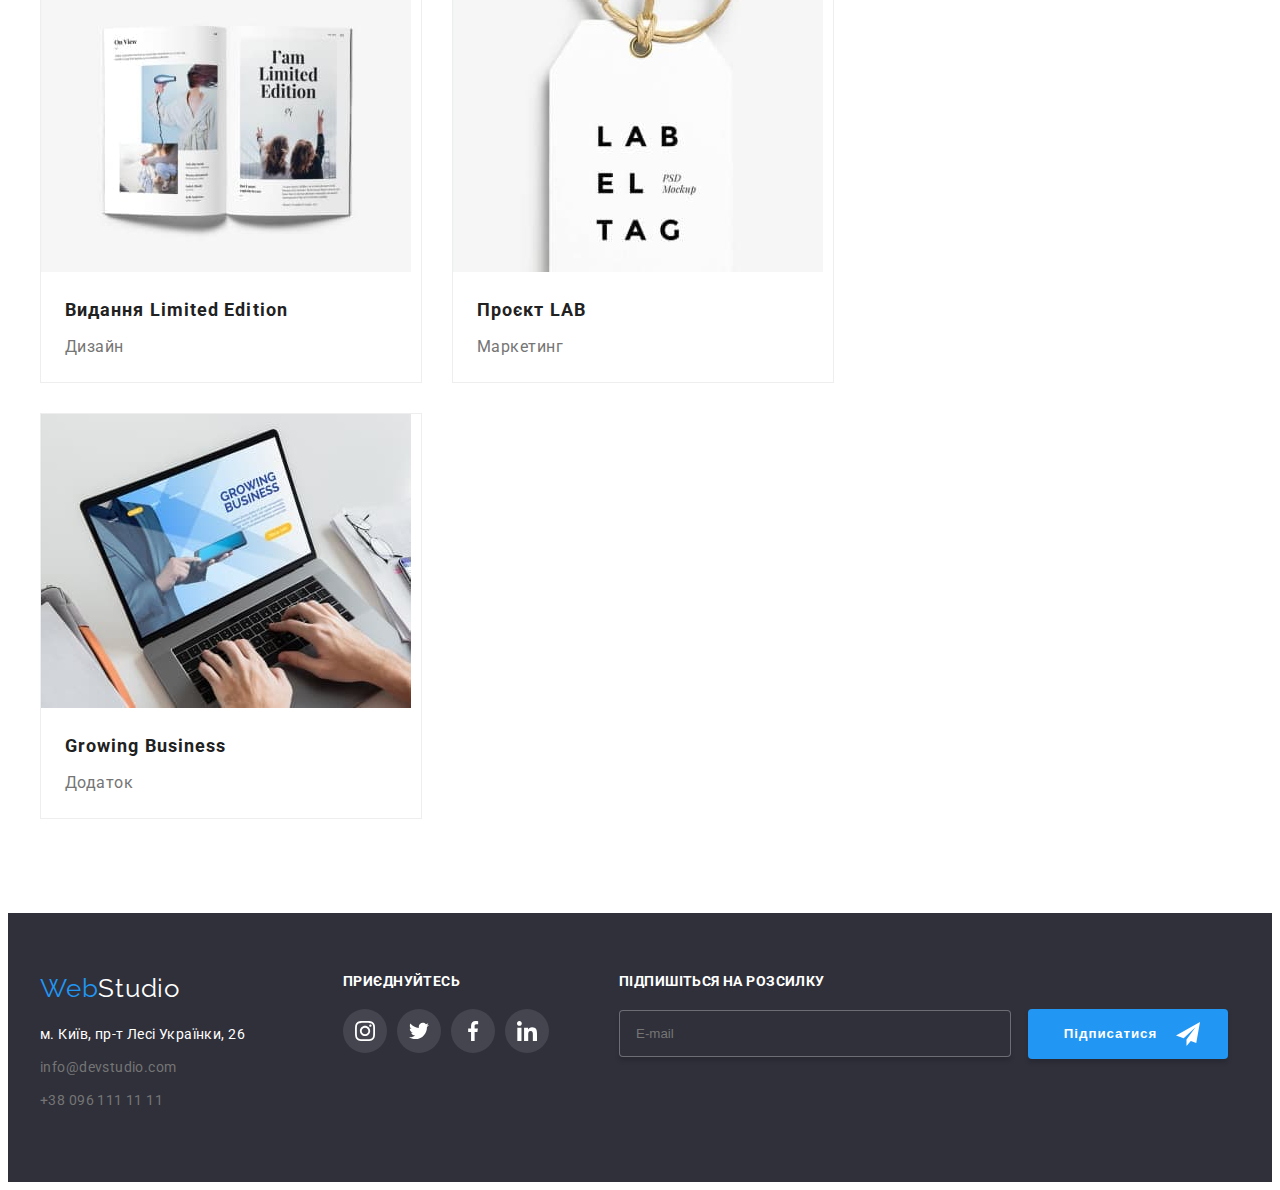
==== commit 2ff480ff: "add styles" ====
--- a/portfolio.html
+++ b/portfolio.html
@@ -31,7 +31,7 @@
               <a class="nav-item-link link" href="./index.html">Студія</a>
             </li>
             <li class="nav-list-item">
-              <a class="nav-item-link link" href="./portfolio.html"
+              <a class="nav-item-link link current" href="./portfolio.html"
                 >Портфоліо</a
               >
             </li>
@@ -88,6 +88,9 @@
                   src="./images/portfolio_img1.jpg"
                   alt="Технокряк"
                 />
+                <div class="projects-overlay">
+                  <p class="projects-overlay-text">Ресурс пропонує комплексні пропозиції з різним рівнем функціоналу та сервісів. Все це дозволить відвідувачу отримати вичерпні відомості про компанію чи приватну особу.</p>
+                </div>
                 <div class="projects-item-box">
                   <h3 class="projects-item-title">Технокряк</h3>
                   <p class="projects-item-text">Веб-сайт</p>
@@ -101,6 +104,9 @@
                   src="./images/portfolio_img2.jpg"
                   alt="Постер New Orlean vs Golden Star"
                 />
+                <div class="projects-overlay">
+                  <p class="projects-overlay-text">Ресурс пропонує комплексні пропозиції з різним рівнем функціоналу та сервісів. Все це дозволить відвідувачу отримати вичерпні відомості про компанію чи приватну особу.</p>
+                </div>
                 <div class="projects-item-box">
                   <h3 class="projects-item-title">
                     Постер New Orlean vs Golden Star
@@ -116,6 +122,9 @@
                   src="./images/portfolio_img3.jpg"
                   alt="Ресторан Seafood"
                 />
+                <div class="projects-overlay">
+                  <p class="projects-overlay-text">Ресурс пропонує комплексні пропозиції з різним рівнем функціоналу та сервісів. Все це дозволить відвідувачу отримати вичерпні відомості про компанію чи приватну особу.</p>
+                </div>
                 <div class="projects-item-box">
                   <h3 class="projects-item-title">Ресторан Seafood</h3>
                   <p class="projects-item-text">Додаток</p>
@@ -129,6 +138,9 @@
                   src="./images/portfolio_img4.jpg"
                   alt="Проєкт Prime"
                 />
+                <div class="projects-overlay">
+                  <p class="projects-overlay-text">Ресурс пропонує комплексні пропозиції з різним рівнем функціоналу та сервісів. Все це дозволить відвідувачу отримати вичерпні відомості про компанію чи приватну особу.</p>
+                </div>
                 <div class="projects-item-box">
                   <h3 class="projects-item-title">Проєкт Prime</h3>
                   <p class="projects-item-text">Маркетинг</p>
@@ -142,6 +154,9 @@
                   src="./images/portfolio_img5.jpg"
                   alt="Проєкт Boxes"
                 />
+                <div class="projects-overlay">
+                  <p class="projects-overlay-text">Ресурс пропонує комплексні пропозиції з різним рівнем функціоналу та сервісів. Все це дозволить відвідувачу отримати вичерпні відомості про компанію чи приватну особу.</p>
+                </div>
                 <div class="projects-item-box">
                   <h3 class="projects-item-title">Проєкт Boxes</h3>
                   <p class="projects-item-text">Додаток</p>
@@ -155,6 +170,9 @@
                   src="./images/portfolio_img6.jpg"
                   alt="Inspiration has no Borders"
                 />
+                <div class="projects-overlay">
+                  <p class="projects-overlay-text">Ресурс пропонує комплексні пропозиції з різним рівнем функціоналу та сервісів. Все це дозволить відвідувачу отримати вичерпні відомості про компанію чи приватну особу.</p>
+                </div>
                 <div class="projects-item-box">
                   <h3 class="projects-item-title">
                     Inspiration has no Borders
@@ -170,6 +188,9 @@
                   src="./images/portfolio_img7.jpg"
                   alt="Видання Limited Edition"
                 />
+                <div class="projects-overlay">
+                  <p class="projects-overlay-text">Ресурс пропонує комплексні пропозиції з різним рівнем функціоналу та сервісів. Все це дозволить відвідувачу отримати вичерпні відомості про компанію чи приватну особу.</p>
+                </div>
                 <div class="projects-item-box">
                   <h3 class="projects-item-title">Видання Limited Edition</h3>
                   <p class="projects-item-text">Дизайн</p>
@@ -183,6 +204,9 @@
                   src="./images/portfolio_img8.jpg"
                   alt="Проєкт LAB"
                 />
+                <div class="projects-overlay">
+                  <p class="projects-overlay-text">Ресурс пропонує комплексні пропозиції з різним рівнем функціоналу та сервісів. Все це дозволить відвідувачу отримати вичерпні відомості про компанію чи приватну особу.</p>
+                </div>
                 <div class="projects-item-box">
                   <h3 class="projects-item-title">Проєкт LAB</h3>
                   <p class="projects-item-text">Маркетинг</p>
@@ -196,6 +220,9 @@
                   src="./images/portfolio_img9.jpg"
                   alt="Growing Business"
                 />
+                <div class="projects-overlay">
+                  <p class="projects-overlay-text">Ресурс пропонує комплексні пропозиції з різним рівнем функціоналу та сервісів. Все це дозволить відвідувачу отримати вичерпні відомості про компанію чи приватну особу.</p>
+                </div>
                 <div class="projects-item-box">
                   <h3 class="projects-item-title">Growing Business</h3>
                   <p class="projects-item-text">Додаток</p>
@@ -267,6 +294,13 @@
             </li>
           </ul>
         </div>
+        <div class="footer-form">
+          <h2 class="footer-form-title">Підпишіться на розсилку</h2>
+          <input type="email" class="footer-form-input" placeholder="E-mail" />
+          <button class="footer-form-btn" type="submit">Підписатися <svg class="footer-btn-icon" width="24" height="24">
+            <use href="./images/symbol-defs.svg#telegram-icon"></use>
+          </svg> </button>
+          </div>
       </div>
     </footer>
   </body>
--- a/css/styles.css
+++ b/css/styles.css
@@ -87,10 +87,24 @@
   display: flex;
   gap: 50px;
 }
+.current {
+  color: var(--accent-color);
+}
+.current::after {
+  content: '';
+  display: block;
+  height: 4px;
+  width: 105%;
+  background-color: var(--accent-color);
+  position: absolute;
+  bottom: 0;
+  border-radius: 2px;
+}
 .nav-item-link {
   color: var(--add-color);
-}
-
+  position: relative;
+  padding: 32px 0;
+}
 .nav-item-link:hover {
   color: var(--accent-color);
 }
@@ -215,6 +229,22 @@
   display: flex;
   gap: 30px;
 }
+.work-list-item {
+  position: relative;
+}
+.work-item-title {
+  color: #fff;
+  text-align: center;
+  font-size: 14px;
+  line-height: normal;
+  letter-spacing: 0.42px;
+  text-transform: uppercase;
+  background-color: rgba(47, 48, 58, 0.8);
+  padding: 27px 0;
+  position: absolute;
+  bottom: 0;
+  width: 100%;
+}
 .team {
   background-color: var(--team-background-color);
   padding-top: 94px;
@@ -337,7 +367,7 @@
 }
 .footer-address-link:hover,
 .footer-address-link:focus {
- color: var(--accent-color);
+  color: var(--accent-color);
 }
 .footer-address-item {
   margin-bottom: 9px;
@@ -368,6 +398,183 @@
 .footer-soc-link:hover,
 .footer-soc-link:focus {
   background-color: var(--accent-color);
+}
+.footer-form-title {
+  color: #fff;
+  font-size: 14px;
+  line-height: normal;
+  letter-spacing: 0.42px;
+  text-transform: uppercase;
+  margin-bottom: 20px;
+}
+.footer-form-input {
+  border-radius: 4px;
+  border: 1px solid rgba(255, 255, 255, 0.3);
+  background: var(--background-color);
+  box-shadow: 0px 4px 4px 0px rgba(0, 0, 0, 0.15);
+  padding: 15px 16px;
+  width: 358px;
+  margin-right: 12px;
+}
+.footer-form-btn {
+  padding: 10px 62px 10px 28px;
+  color: var(--white-color);
+  background-color: var(--accent-color);
+  font-weight: 700;
+  line-height: 30px; /* 187.5% */
+  letter-spacing: 0.96px;
+  border-radius: 4px;
+  background: var(--accent-color);
+  box-shadow: 0px 4px 4px 0px rgba(0, 0, 0, 0.15);
+  border: none;
+  position: relative;
+  width: 200px;
+}
+.footer-btn-icon {
+  position: absolute;
+  top: 13px;
+  right: 28px;
+  fill: var(--white-color);
+}
+.footer-form-btn:hover, .footer-form-btn:focus {
+  cursor: pointer;
+  opacity: 0.8;
+}
+.backdrop {
+  position: fixed;
+  top: 0;
+  left: 0;
+  width: 100%;
+  height: 100%;
+  background-color: rgba(0, 0, 0, 0.5);
+  opacity: 1;
+}
+.backdrop.is-hidden {
+  opacity: 0;
+  pointer-events: none;
+}
+.no-scroll {
+  overflow: hidden;
+}
+.modal {
+  position: absolute;
+  top: 50%;
+  left: 50%;
+  min-width: 528px;
+  min-height: 581px;
+  padding: 40px;
+  background-color: var(--white-color);
+  transform: translate(-50%, -50%);
+  border-radius: 4px;
+}
+.modal-close-button {
+  border: 1px solid rgba(0, 0, 0, 0.1);
+  border-radius: 50%;
+  padding: 6px;
+  display: flex;
+  align-items: center;
+  justify-content: center;
+  background-color: transparent;
+  position: absolute;
+  top: 8px;
+  right: 8px;
+}
+.modal-close-button:hover .modal-close-svg,
+.modal-close-button:focus .modal-close-svg {
+  fill: var(--accent-color);
+  cursor: pointer;
+}
+.modal-title {
+  text-align: center;
+  font-size: 20px;
+  line-height: normal;
+  letter-spacing: 0.6px;
+  margin-bottom: 12px;
+}
+.modal-form-label:not(:first-child) {
+  margin-top: 10px;
+}
+.modal-form-label {
+  color: var(--text-color);
+  font-size: 12px;
+  letter-spacing: 0.12px;
+  display: block;
+  position: relative;
+}
+.modal-form-input {
+  border-radius: 4px;
+  width: 100%;
+  height: 40px;
+  margin-top: 4px;
+  border: 1px solid rgba(0, 0, 0, 0.2);
+  padding-left: 42px;
+  outline: none;
+}
+.modal-form-input:hover,
+.modal-form-input:focus {
+  border-color: var(--accent-color);
+}
+.modal-label-svg {
+  position: absolute;
+  bottom: 11px;
+  left: 12px;
+}
+.modal-form-input:hover + .modal-label-svg,
+.modal-form-input:focus + .modal-label-svg {
+  fill: var(--accent-color);
+}
+.modal-form-textarea {
+  color: var(--text-color);
+  width: 448px;
+  height: 120px;
+  line-height: normal;
+  letter-spacing: 0.12px;
+  padding: 12px 16px;
+  border-radius: 4px;
+  resize: none;
+  width: 100%;
+  height: 120px;
+  border: 1px solid rgba(0, 0, 0, 0.2);
+  margin-top: 4px;
+}
+.modal-form-textarea:hover,
+.modal-form-textarea:focus {
+  border-color: var(--accent-color);
+}
+.modal-label-checkbox {
+  display: flex;
+  justify-content: center;
+  gap: 8px;
+  margin: 20px 12px 0px 11px;
+  color: #757575;
+  font-size: 14px;
+}
+.modal-form-checkbox {
+  width: 16px;
+  height: 15px;
+  margin-bottom: 30px;
+  margin-left: 12px;
+}
+.modal-label-link {
+  color: var(--accent-color);
+}
+.modal-form-button {
+  color: var(--white-color);
+  font-weight: 700;
+  line-height: 30px; /* 187.5% */
+  letter-spacing: 0.96px;
+  background-color: var(--accent-color);
+  border-radius: 4px;
+  border: transparent;
+  padding: 10px 52px;
+  box-shadow: 0px 4px 4px 0px rgba(0, 0, 0, 0.15);
+  margin: 0 auto;
+  display: block;
+}
+.modal-form-button:hover,
+.modal-form-button:focus {
+  cursor: pointer;
+  opacity: 0.8;
 }
 /* Porfolio */
 .projects {
@@ -410,6 +617,8 @@
   border: 1px solid;
   border-color: #eee;
   flex-basis: calc((100% - 60px) / 3);
+  position: relative;
+  overflow: hidden;
 }
 .projects-item-link {
   display: block;
@@ -418,6 +627,25 @@
 .projects-item-link:focus {
   box-shadow: 1px 4px 6px 0px rgba(0, 0, 0, 0.16),
     0px 4px 4px 0px rgba(0, 0, 0, 0.06), 0px 1px 1px 0px rgba(0, 0, 0, 0.12);
+}
+
+.projects-overlay {
+  position: absolute;
+  top: 0;
+  left: 0;
+  background-color: rgba(39, 124, 243, 0.82);
+  width: 100%;
+  height: 294px;
+  transform: translateX(-100%);
+  transition: transform 250ms ease;
+}
+.projects-list-item:hover .projects-overlay, .projects-list-item:focus .projects-overlay {
+  transform: translateY(0%);
+}
+.projects-overlay-text {
+  color: var(--white-color);
+  line-height: 28px;
+  padding: 63px 24px;
 }
 .projects-item-box {
   padding: 20px 24px;
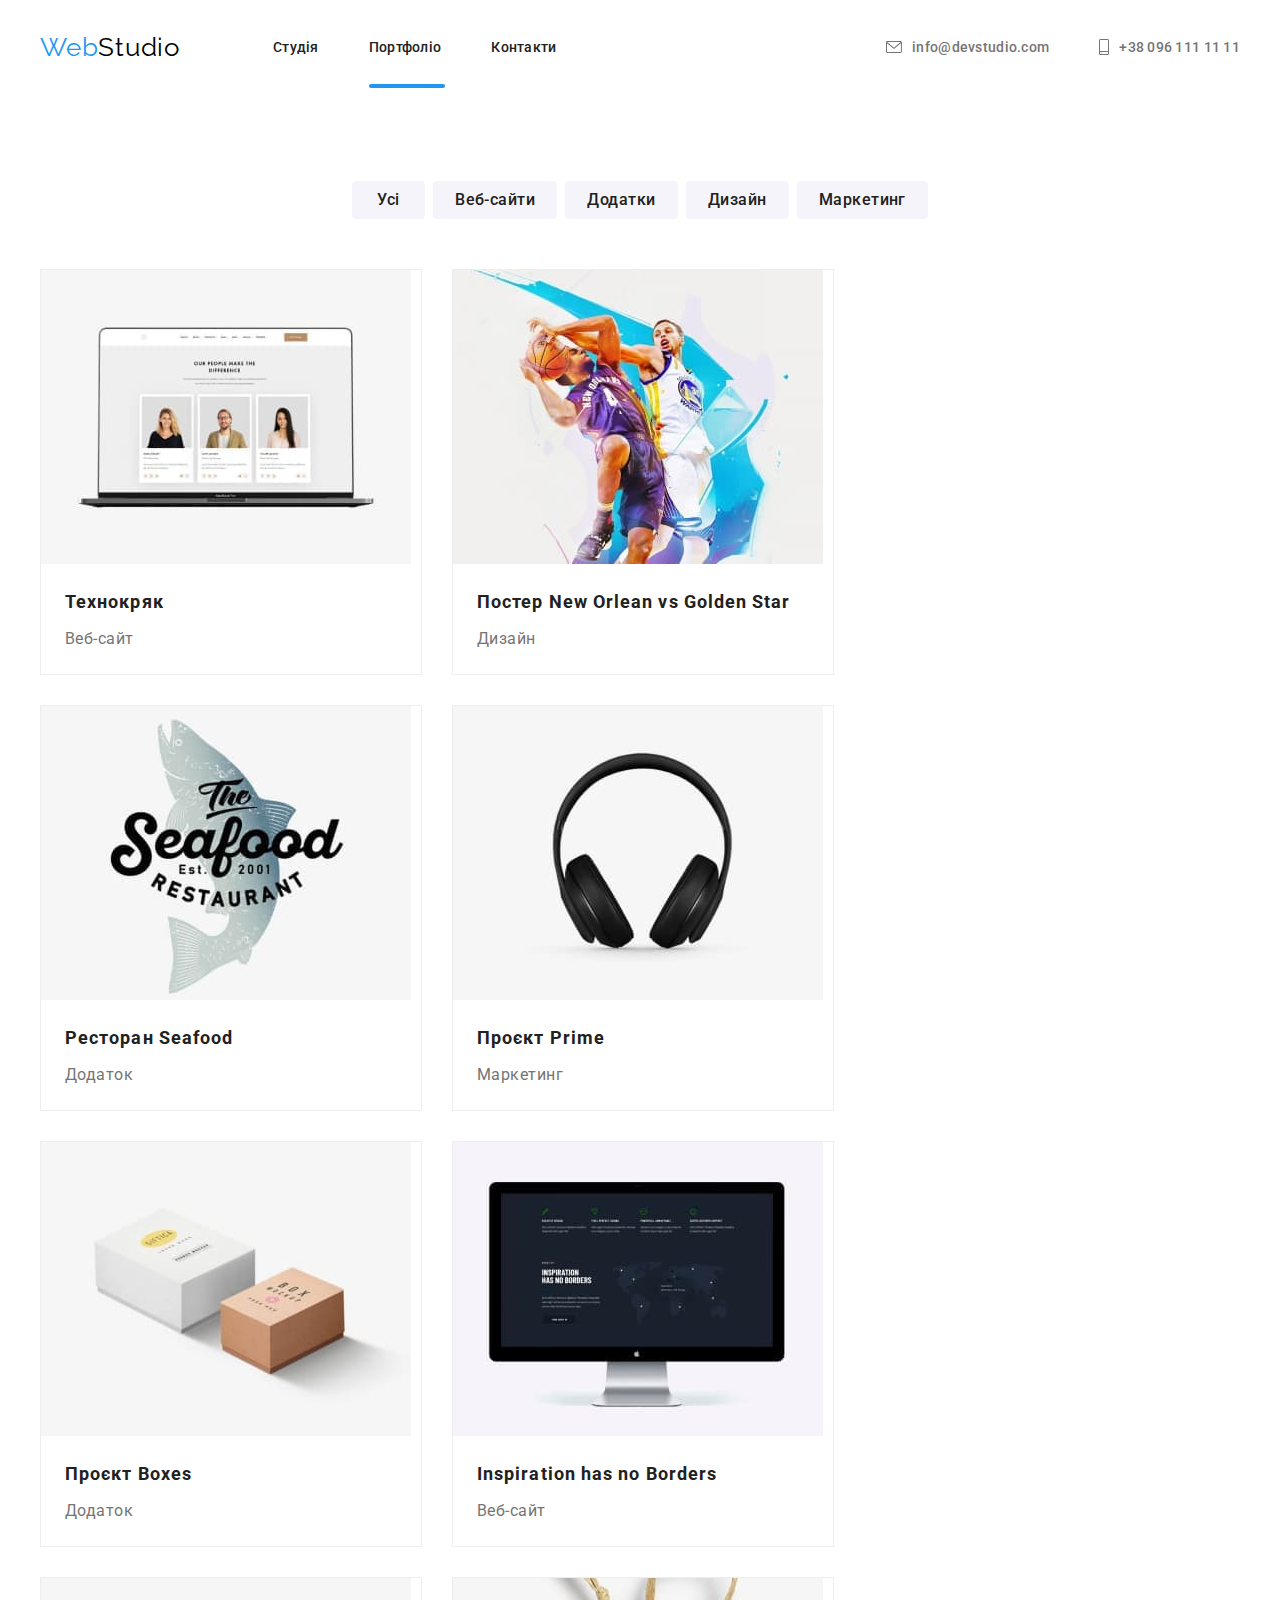
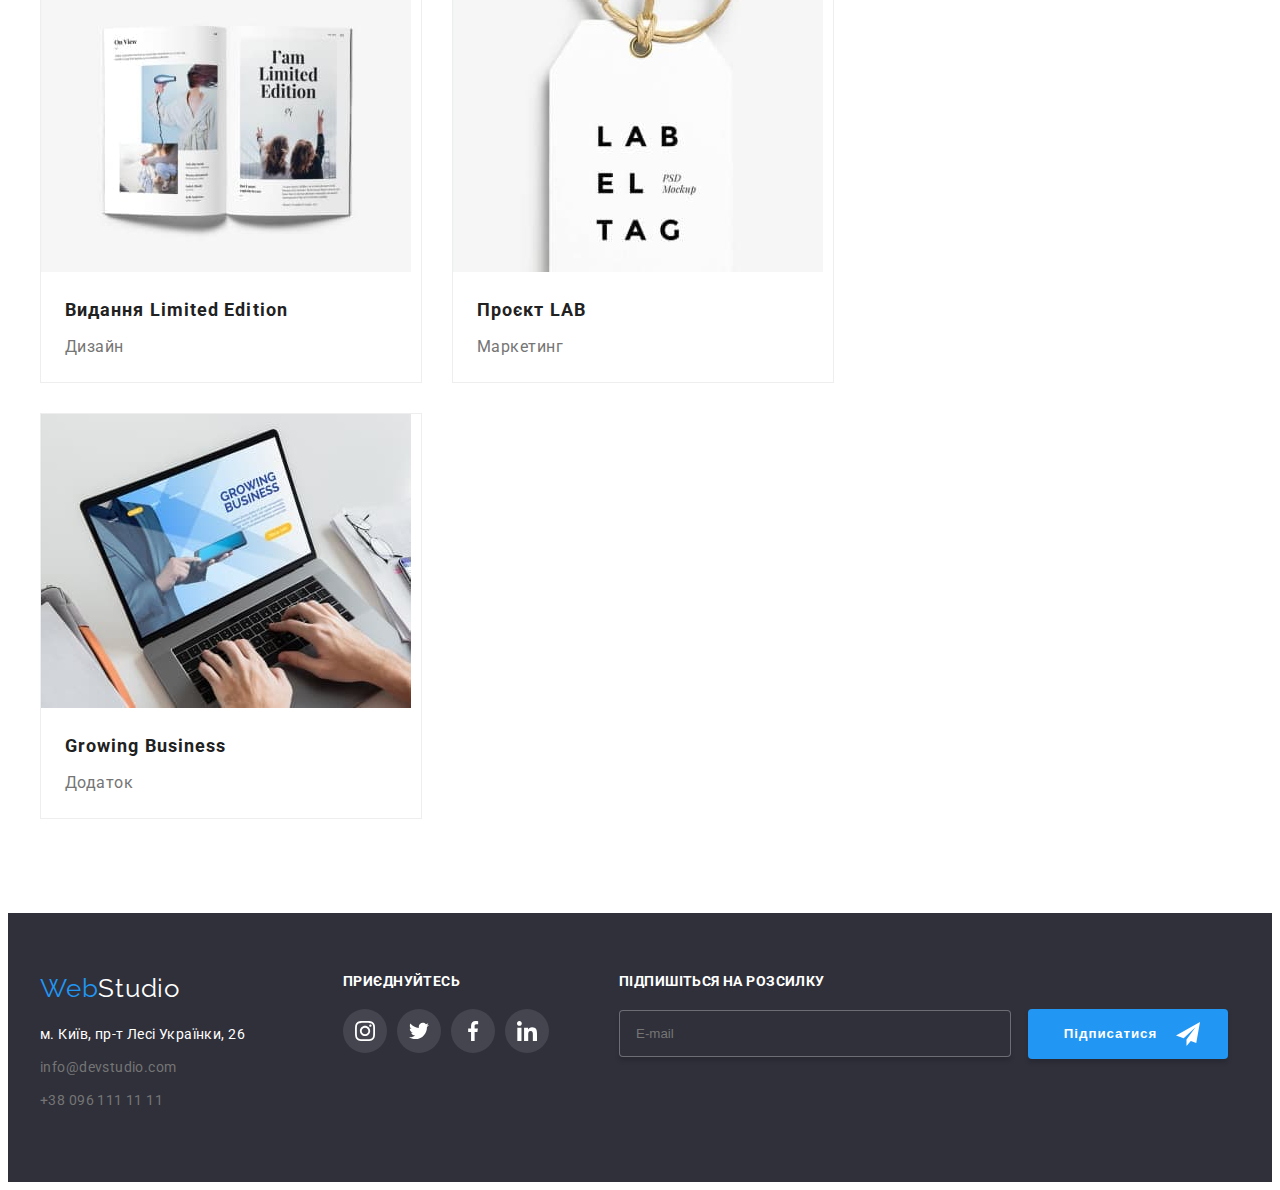
==== commit d5a69368: "add styles" ====
--- a/portfolio.html
+++ b/portfolio.html
@@ -83,6 +83,7 @@
           <ul class="list projects-list">
             <li class="projects-list-item">
               <a href="" class="projects-item-link link">
+                <div class="projects-img-wrapper">
                 <img
                   class="projects-item-img"
                   src="./images/portfolio_img1.jpg"
@@ -91,6 +92,7 @@
                 <div class="projects-overlay">
                   <p class="projects-overlay-text">Ресурс пропонує комплексні пропозиції з різним рівнем функціоналу та сервісів. Все це дозволить відвідувачу отримати вичерпні відомості про компанію чи приватну особу.</p>
                 </div>
+                </div>
                 <div class="projects-item-box">
                   <h3 class="projects-item-title">Технокряк</h3>
                   <p class="projects-item-text">Веб-сайт</p>
@@ -99,6 +101,7 @@
             </li>
             <li class="projects-list-item">
               <a href="" class="projects-item-link link">
+                <div class="projects-img-wrapper">
                 <img
                   class="projects-item-img"
                   src="./images/portfolio_img2.jpg"
@@ -106,6 +109,7 @@
                 />
                 <div class="projects-overlay">
                   <p class="projects-overlay-text">Ресурс пропонує комплексні пропозиції з різним рівнем функціоналу та сервісів. Все це дозволить відвідувачу отримати вичерпні відомості про компанію чи приватну особу.</p>
+                </div>
                 </div>
                 <div class="projects-item-box">
                   <h3 class="projects-item-title">
@@ -117,6 +121,7 @@
             </li>
             <li class="projects-list-item">
               <a href="" class="projects-item-link link">
+                <div class="projects-img-wrapper">
                 <img
                   class="projects-item-img"
                   src="./images/portfolio_img3.jpg"
@@ -125,6 +130,7 @@
                 <div class="projects-overlay">
                   <p class="projects-overlay-text">Ресурс пропонує комплексні пропозиції з різним рівнем функціоналу та сервісів. Все це дозволить відвідувачу отримати вичерпні відомості про компанію чи приватну особу.</p>
                 </div>
+                </div>
                 <div class="projects-item-box">
                   <h3 class="projects-item-title">Ресторан Seafood</h3>
                   <p class="projects-item-text">Додаток</p>
@@ -133,6 +139,7 @@
             </li>
             <li class="projects-list-item">
               <a href="" class="projects-item-link link">
+                <div class="projects-img-wrapper">
                 <img
                   class="projects-item-img"
                   src="./images/portfolio_img4.jpg"
@@ -141,6 +148,7 @@
                 <div class="projects-overlay">
                   <p class="projects-overlay-text">Ресурс пропонує комплексні пропозиції з різним рівнем функціоналу та сервісів. Все це дозволить відвідувачу отримати вичерпні відомості про компанію чи приватну особу.</p>
                 </div>
+                </div>
                 <div class="projects-item-box">
                   <h3 class="projects-item-title">Проєкт Prime</h3>
                   <p class="projects-item-text">Маркетинг</p>
@@ -149,6 +157,7 @@
             </li>
             <li class="projects-list-item">
               <a href="" class="projects-item-link link">
+                <div class="projects-img-wrapper">
                 <img
                   class="projects-item-img"
                   src="./images/portfolio_img5.jpg"
@@ -157,6 +166,7 @@
                 <div class="projects-overlay">
                   <p class="projects-overlay-text">Ресурс пропонує комплексні пропозиції з різним рівнем функціоналу та сервісів. Все це дозволить відвідувачу отримати вичерпні відомості про компанію чи приватну особу.</p>
                 </div>
+                </div>
                 <div class="projects-item-box">
                   <h3 class="projects-item-title">Проєкт Boxes</h3>
                   <p class="projects-item-text">Додаток</p>
@@ -165,6 +175,7 @@
             </li>
             <li class="projects-list-item">
               <a href="" class="projects-item-link link">
+                <div class="projects-img-wrapper">
                 <img
                   class="projects-item-img"
                   src="./images/portfolio_img6.jpg"
@@ -172,6 +183,7 @@
                 />
                 <div class="projects-overlay">
                   <p class="projects-overlay-text">Ресурс пропонує комплексні пропозиції з різним рівнем функціоналу та сервісів. Все це дозволить відвідувачу отримати вичерпні відомості про компанію чи приватну особу.</p>
+                </div>
                 </div>
                 <div class="projects-item-box">
                   <h3 class="projects-item-title">
@@ -183,6 +195,7 @@
             </li>
             <li class="projects-list-item">
               <a href="" class="projects-item-link link">
+                <div class="projects-img-wrapper">
                 <img
                   class="projects-item-img"
                   src="./images/portfolio_img7.jpg"
@@ -191,6 +204,7 @@
                 <div class="projects-overlay">
                   <p class="projects-overlay-text">Ресурс пропонує комплексні пропозиції з різним рівнем функціоналу та сервісів. Все це дозволить відвідувачу отримати вичерпні відомості про компанію чи приватну особу.</p>
                 </div>
+                </div>
                 <div class="projects-item-box">
                   <h3 class="projects-item-title">Видання Limited Edition</h3>
                   <p class="projects-item-text">Дизайн</p>
@@ -199,6 +213,7 @@
             </li>
             <li class="projects-list-item">
               <a href="" class="projects-item-link link">
+                <div class="projects-img-wrapper">
                 <img
                   class="projects-item-img"
                   src="./images/portfolio_img8.jpg"
@@ -207,6 +222,7 @@
                 <div class="projects-overlay">
                   <p class="projects-overlay-text">Ресурс пропонує комплексні пропозиції з різним рівнем функціоналу та сервісів. Все це дозволить відвідувачу отримати вичерпні відомості про компанію чи приватну особу.</p>
                 </div>
+                </div>
                 <div class="projects-item-box">
                   <h3 class="projects-item-title">Проєкт LAB</h3>
                   <p class="projects-item-text">Маркетинг</p>
@@ -215,6 +231,7 @@
             </li>
             <li class="projects-list-item">
               <a href="" class="projects-item-link link">
+                <div class="projects-img-wrapper">
                 <img
                   class="projects-item-img"
                   src="./images/portfolio_img9.jpg"
@@ -222,6 +239,7 @@
                 />
                 <div class="projects-overlay">
                   <p class="projects-overlay-text">Ресурс пропонує комплексні пропозиції з різним рівнем функціоналу та сервісів. Все це дозволить відвідувачу отримати вичерпні відомості про компанію чи приватну особу.</p>
+                </div>
                 </div>
                 <div class="projects-item-box">
                   <h3 class="projects-item-title">Growing Business</h3>
--- a/css/styles.css
+++ b/css/styles.css
@@ -91,13 +91,13 @@
   color: var(--accent-color);
 }
 .current::after {
-  content: '';
+  bottom: -1px;
+  content: "";
   display: block;
   height: 4px;
   width: 105%;
   background-color: var(--accent-color);
   position: absolute;
-  bottom: 0;
   border-radius: 2px;
 }
 .nav-item-link {
@@ -436,7 +436,8 @@
   right: 28px;
   fill: var(--white-color);
 }
-.footer-form-btn:hover, .footer-form-btn:focus {
+.footer-form-btn:hover,
+.footer-form-btn:focus {
   cursor: pointer;
   opacity: 0.8;
 }
@@ -545,15 +546,14 @@
   display: flex;
   justify-content: center;
   gap: 8px;
-  margin: 20px 12px 0px 11px;
+  margin-top: 20px;
+  margin-bottom: 30px;
   color: #757575;
   font-size: 14px;
 }
 .modal-form-checkbox {
   width: 16px;
   height: 15px;
-  margin-bottom: 30px;
-  margin-left: 12px;
 }
 .modal-label-link {
   color: var(--accent-color);
@@ -617,8 +617,7 @@
   border: 1px solid;
   border-color: #eee;
   flex-basis: calc((100% - 60px) / 3);
-  position: relative;
-  overflow: hidden;
+
 }
 .projects-item-link {
   display: block;
@@ -628,18 +627,22 @@
   box-shadow: 1px 4px 6px 0px rgba(0, 0, 0, 0.16),
     0px 4px 4px 0px rgba(0, 0, 0, 0.06), 0px 1px 1px 0px rgba(0, 0, 0, 0.12);
 }
-
+.projects-img-wrapper {
+  position: relative;
+  overflow: hidden;
+}
 .projects-overlay {
   position: absolute;
   top: 0;
   left: 0;
   background-color: rgba(39, 124, 243, 0.82);
   width: 100%;
-  height: 294px;
+  height: 100%;
   transform: translateX(-100%);
   transition: transform 250ms ease;
 }
-.projects-list-item:hover .projects-overlay, .projects-list-item:focus .projects-overlay {
+.projects-list-item:hover .projects-overlay,
+.projects-list-item:focus .projects-overlay {
   transform: translateY(0%);
 }
 .projects-overlay-text {
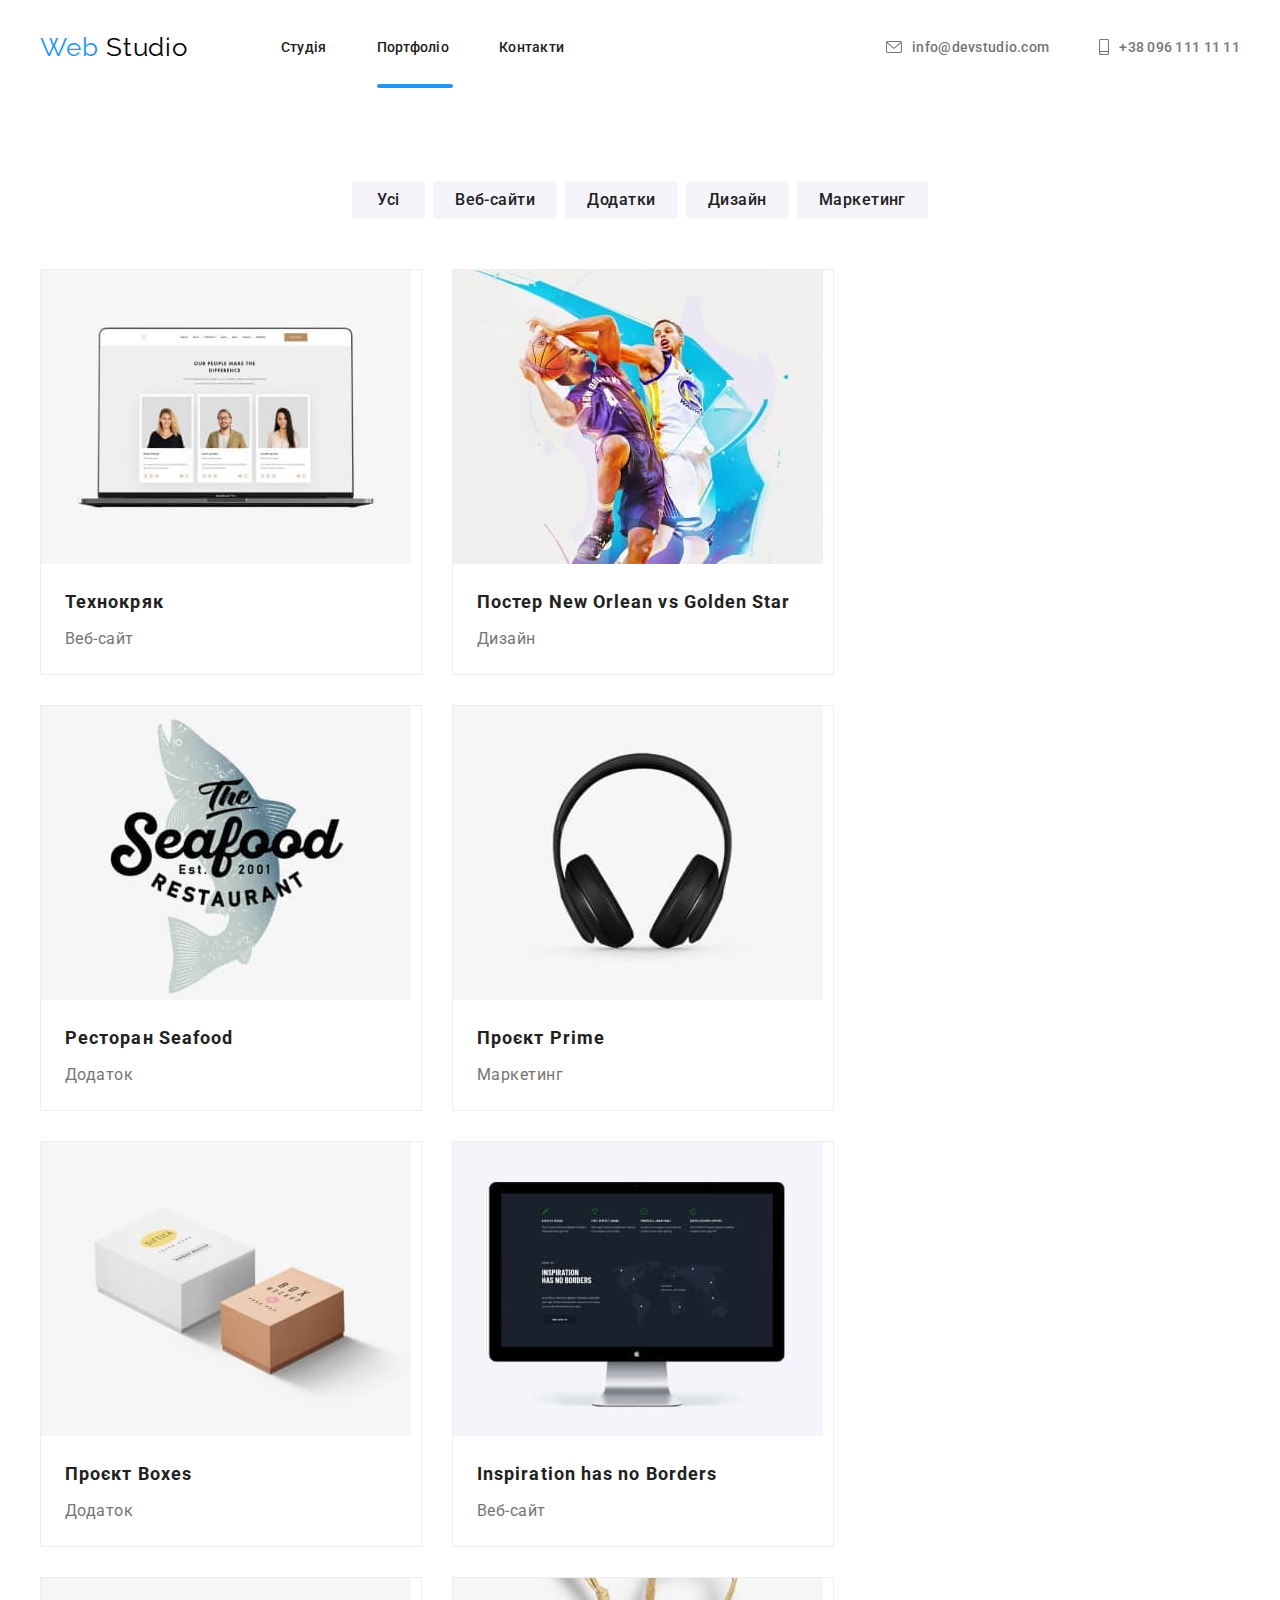
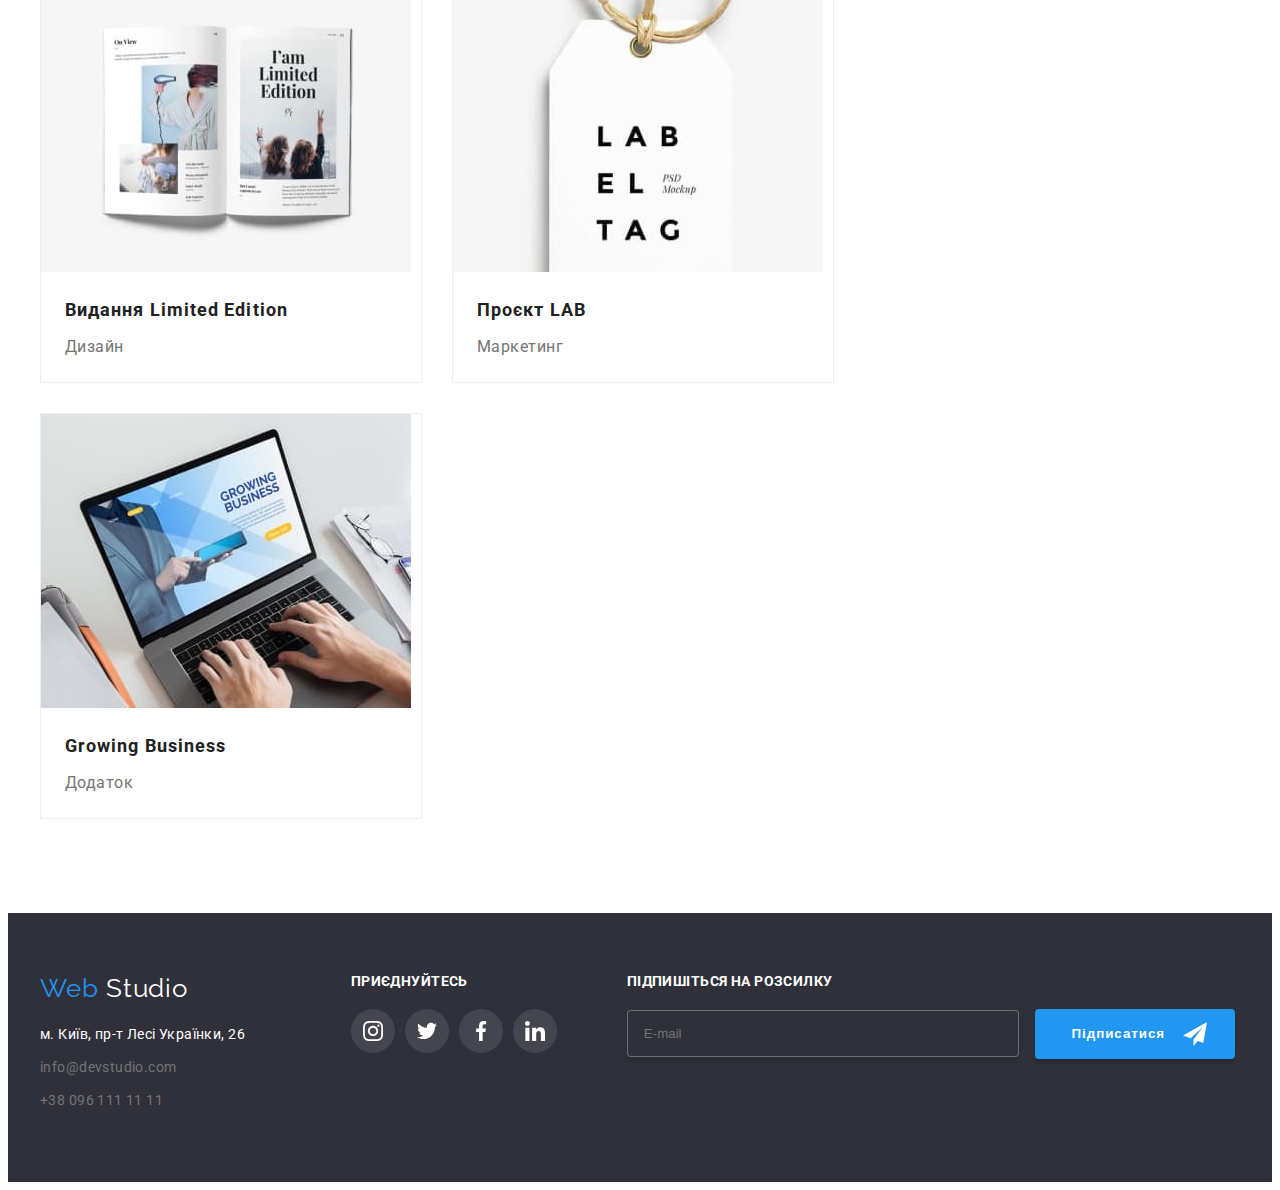
==== commit f8436afb: "add prettier" ====
--- a/portfolio.html
+++ b/portfolio.html
@@ -1,325 +1,316 @@
 <!DOCTYPE html>
 <html lang="en">
-  <head>
-    <meta charset="UTF-8" />
-    <meta name="viewport" content="width=device-width, initial-scale=1.0" />
-    <title>WebStudio</title>
-    <link
-      rel="stylesheet"
-      href="https://cdnjs.cloudflare.com/ajax/libs/modern-normalize/2.0.0/modern-normalize.min.css"
-      integrity="sha512-4xo8blKMVCiXpTaLzQSLSw3KFOVPWhm/TRtuPVc4WG6kUgjH6J03IBuG7JZPkcWMxJ5huwaBpOpnwYElP/m6wg=="
-      crossorigin="anonymous"
-      referrerpolicy="no-referrer"
-    />
-    <link rel="preconnect" href="https://fonts.googleapis.com" />
-    <link rel="preconnect" href="https://fonts.gstatic.com" crossorigin />
-    <link
-      href="https://fonts.googleapis.com/css2?family=Raleway:wght@700&family=Roboto:wght@400;500;700;900&display=swap"
-      rel="stylesheet"
-    />
-    <link rel="stylesheet" href="./css/styles.css" />
-  </head>
-  <body>
-    <header class="header">
-      <div class="container">
-        <a class="logo" href="./index.html"
-          ><span class="logo-span">Web</span>Studio</a
-        >
-        <nav class="nav">
-          <ul class="nav-list list">
-            <li class="nav-list-item">
-              <a class="nav-item-link link" href="./index.html">Студія</a>
-            </li>
-            <li class="nav-list-item">
-              <a class="nav-item-link link current" href="./portfolio.html"
-                >Портфоліо</a
-              >
-            </li>
-            <li class="nav-list-item">
-              <a class="nav-item-link link" href="./index.html">Контакти</a>
-            </li>
-          </ul>
-        </nav>
-        <address class="address">
-          <ul class="address-list list">
-            <li class="address-list-item">
-              <a href="info@devstudio.com" class="address-link link">
-                <svg class="address-link-svg" width="16" height="12">
-                  <use href="./images/symbol-defs.svg#icon-email"></use></svg>info@devstudio.com</a>
-            </li>
-            <li class="address-list-item">
-              <a href="tel:+380961111111" class="address-link link">
-                <svg class="address-link-svg" width="10" height="16">
-                  <use href="./images/symbol-defs.svg#icon-smartphone"></use>
-                </svg>
-                +38 096 111 11 11</a
-              >
-            </li>
-          </ul>
-        </address>
-      </div>
-    </header>
-    <main>
-      <section class="projects">
-        <div class="container">
-          <h2 class="visually-hidden">Projects</h2>
-          <ul class="list filters-list">
-            <li class="list-filters-item">
-              <button class="filters-item-btn" type="button">Усі</button>
-            </li>
-            <li class="list-filters-item">
-              <button class="filters-item-btn" type="button">Веб-сайти</button>
-            </li>
-            <li class="list-filters-item">
-              <button class="filters-item-btn" type="button">Додатки</button>
-            </li>
-            <li class="list-filters-item">
-              <button class="filters-item-btn" type="button">Дизайн</button>
-            </li>
-            <li class="list-filters-item">
-              <button class="filters-item-btn" type="button">Маркетинг</button>
-            </li>
-          </ul>
-          <ul class="list projects-list">
-            <li class="projects-list-item">
-              <a href="" class="projects-item-link link">
-                <div class="projects-img-wrapper">
-                <img
-                  class="projects-item-img"
-                  src="./images/portfolio_img1.jpg"
-                  alt="Технокряк"
-                />
-                <div class="projects-overlay">
-                  <p class="projects-overlay-text">Ресурс пропонує комплексні пропозиції з різним рівнем функціоналу та сервісів. Все це дозволить відвідувачу отримати вичерпні відомості про компанію чи приватну особу.</p>
-                </div>
-                </div>
-                <div class="projects-item-box">
-                  <h3 class="projects-item-title">Технокряк</h3>
-                  <p class="projects-item-text">Веб-сайт</p>
-                </div>
-              </a>
-            </li>
-            <li class="projects-list-item">
-              <a href="" class="projects-item-link link">
-                <div class="projects-img-wrapper">
-                <img
-                  class="projects-item-img"
-                  src="./images/portfolio_img2.jpg"
-                  alt="Постер New Orlean vs Golden Star"
-                />
-                <div class="projects-overlay">
-                  <p class="projects-overlay-text">Ресурс пропонує комплексні пропозиції з різним рівнем функціоналу та сервісів. Все це дозволить відвідувачу отримати вичерпні відомості про компанію чи приватну особу.</p>
-                </div>
-                </div>
-                <div class="projects-item-box">
-                  <h3 class="projects-item-title">
-                    Постер New Orlean vs Golden Star
-                  </h3>
-                  <p class="projects-item-text">Дизайн</p>
-                </div>
-              </a>
-            </li>
-            <li class="projects-list-item">
-              <a href="" class="projects-item-link link">
-                <div class="projects-img-wrapper">
-                <img
-                  class="projects-item-img"
-                  src="./images/portfolio_img3.jpg"
-                  alt="Ресторан Seafood"
-                />
-                <div class="projects-overlay">
-                  <p class="projects-overlay-text">Ресурс пропонує комплексні пропозиції з різним рівнем функціоналу та сервісів. Все це дозволить відвідувачу отримати вичерпні відомості про компанію чи приватну особу.</p>
-                </div>
-                </div>
-                <div class="projects-item-box">
-                  <h3 class="projects-item-title">Ресторан Seafood</h3>
-                  <p class="projects-item-text">Додаток</p>
-                </div>
-              </a>
-            </li>
-            <li class="projects-list-item">
-              <a href="" class="projects-item-link link">
-                <div class="projects-img-wrapper">
-                <img
-                  class="projects-item-img"
-                  src="./images/portfolio_img4.jpg"
-                  alt="Проєкт Prime"
-                />
-                <div class="projects-overlay">
-                  <p class="projects-overlay-text">Ресурс пропонує комплексні пропозиції з різним рівнем функціоналу та сервісів. Все це дозволить відвідувачу отримати вичерпні відомості про компанію чи приватну особу.</p>
-                </div>
-                </div>
-                <div class="projects-item-box">
-                  <h3 class="projects-item-title">Проєкт Prime</h3>
-                  <p class="projects-item-text">Маркетинг</p>
-                </div>
-              </a>
-            </li>
-            <li class="projects-list-item">
-              <a href="" class="projects-item-link link">
-                <div class="projects-img-wrapper">
-                <img
-                  class="projects-item-img"
-                  src="./images/portfolio_img5.jpg"
-                  alt="Проєкт Boxes"
-                />
-                <div class="projects-overlay">
-                  <p class="projects-overlay-text">Ресурс пропонує комплексні пропозиції з різним рівнем функціоналу та сервісів. Все це дозволить відвідувачу отримати вичерпні відомості про компанію чи приватну особу.</p>
-                </div>
-                </div>
-                <div class="projects-item-box">
-                  <h3 class="projects-item-title">Проєкт Boxes</h3>
-                  <p class="projects-item-text">Додаток</p>
-                </div>
-              </a>
-            </li>
-            <li class="projects-list-item">
-              <a href="" class="projects-item-link link">
-                <div class="projects-img-wrapper">
-                <img
-                  class="projects-item-img"
-                  src="./images/portfolio_img6.jpg"
-                  alt="Inspiration has no Borders"
-                />
-                <div class="projects-overlay">
-                  <p class="projects-overlay-text">Ресурс пропонує комплексні пропозиції з різним рівнем функціоналу та сервісів. Все це дозволить відвідувачу отримати вичерпні відомості про компанію чи приватну особу.</p>
-                </div>
-                </div>
-                <div class="projects-item-box">
-                  <h3 class="projects-item-title">
-                    Inspiration has no Borders
-                  </h3>
-                  <p class="projects-item-text">Веб-сайт</p>
-                </div>
-              </a>
-            </li>
-            <li class="projects-list-item">
-              <a href="" class="projects-item-link link">
-                <div class="projects-img-wrapper">
-                <img
-                  class="projects-item-img"
-                  src="./images/portfolio_img7.jpg"
-                  alt="Видання Limited Edition"
-                />
-                <div class="projects-overlay">
-                  <p class="projects-overlay-text">Ресурс пропонує комплексні пропозиції з різним рівнем функціоналу та сервісів. Все це дозволить відвідувачу отримати вичерпні відомості про компанію чи приватну особу.</p>
-                </div>
-                </div>
-                <div class="projects-item-box">
-                  <h3 class="projects-item-title">Видання Limited Edition</h3>
-                  <p class="projects-item-text">Дизайн</p>
-                </div>
-              </a>
-            </li>
-            <li class="projects-list-item">
-              <a href="" class="projects-item-link link">
-                <div class="projects-img-wrapper">
-                <img
-                  class="projects-item-img"
-                  src="./images/portfolio_img8.jpg"
-                  alt="Проєкт LAB"
-                />
-                <div class="projects-overlay">
-                  <p class="projects-overlay-text">Ресурс пропонує комплексні пропозиції з різним рівнем функціоналу та сервісів. Все це дозволить відвідувачу отримати вичерпні відомості про компанію чи приватну особу.</p>
-                </div>
-                </div>
-                <div class="projects-item-box">
-                  <h3 class="projects-item-title">Проєкт LAB</h3>
-                  <p class="projects-item-text">Маркетинг</p>
-                </div>
-              </a>
-            </li>
-            <li class="projects-list-item">
-              <a href="" class="projects-item-link link">
-                <div class="projects-img-wrapper">
-                <img
-                  class="projects-item-img"
-                  src="./images/portfolio_img9.jpg"
-                  alt="Growing Business"
-                />
-                <div class="projects-overlay">
-                  <p class="projects-overlay-text">Ресурс пропонує комплексні пропозиції з різним рівнем функціоналу та сервісів. Все це дозволить відвідувачу отримати вичерпні відомості про компанію чи приватну особу.</p>
-                </div>
-                </div>
-                <div class="projects-item-box">
-                  <h3 class="projects-item-title">Growing Business</h3>
-                  <p class="projects-item-text">Додаток</p>
-                </div>
-              </a>
-            </li>
-          </ul>
-        </div>
-      </section>
-    </main>
-    <footer class="footer">
-      <div class="container">
-        <div class="footer-info">
-          <a class="logo footer-logo" href="./index.html"
-            ><span class="logo-span">Web</span>Studio</a
-          >
-          <address class="footer-address">
-            <ul class="list footer-address-list">
-              <li class="footer-address-item">
-                <a
-                  class="footer-address-link link"
-                  href="https://goo.gl/maps/xcKS5uN1R73TACxM7"
-                  >м. Київ, пр-т Лесі Українки, 26</a
-                >
-              </li>
-              <li class="footer-address-item">
-                <a class="footer-address-link link" href="info@devstudio.com"
-                  >info@devstudio.com</a
-                >
-              </li>
-              <li class="footer-address-item">
-                <a class="footer-address-link link" href="tel:+380961111111"
-                  >+38 096 111 11 11</a
-                >
-              </li>
-            </ul>
-          </address>
-        </div>
-        <div class="footer-soc">
-          <h2 class="footer-soc-title">приєднуйтесь</h2>
-          <ul class="footer-soc-list list">
-            <li class="footer-soc-item">
-              <a class="footer-soc-link" href="">
-                <svg class="footer-soc-svg" width="20" height="20">
-                  <use href="./images/symbol-defs.svg#icon-instagram"></use>
-                </svg>
-              </a>
-            </li>
-            <li class="footer-soc-item">
-              <a class="footer-soc-link" href="">
-                <svg class="footer-soc-svg" width="20" height="20">
-                  <use href="./images/symbol-defs.svg#icon-twitter"></use>
-                </svg>
-              </a>
-            </li>
-            <li class="footer-soc-item">
-              <a class="footer-soc-link" href="">
-                <svg class="footer-soc-svg" width="20" height="20">
-                  <use href="./images/symbol-defs.svg#icon-facebook"></use>
-                </svg>
-              </a>
-            </li>
-            <li class="footer-soc-item">
-              <a class="footer-soc-link" href="">
-                <svg class="footer-soc-svg" width="20" height="20">
-                  <use href="./images/symbol-defs.svg#icon-linkedin"></use>
-                </svg>
-              </a>
-            </li>
-          </ul>
-        </div>
-        <div class="footer-form">
-          <h2 class="footer-form-title">Підпишіться на розсилку</h2>
-          <input type="email" class="footer-form-input" placeholder="E-mail" />
-          <button class="footer-form-btn" type="submit">Підписатися <svg class="footer-btn-icon" width="24" height="24">
-            <use href="./images/symbol-defs.svg#telegram-icon"></use>
-          </svg> </button>
-          </div>
-      </div>
-    </footer>
-  </body>
+	<head>
+		<meta charset="UTF-8" />
+		<meta name="viewport" content="width=device-width, initial-scale=1.0" />
+		<title>WebStudio</title>
+		<link
+			rel="stylesheet"
+			href="https://cdnjs.cloudflare.com/ajax/libs/modern-normalize/2.0.0/modern-normalize.min.css"
+			integrity="sha512-4xo8blKMVCiXpTaLzQSLSw3KFOVPWhm/TRtuPVc4WG6kUgjH6J03IBuG7JZPkcWMxJ5huwaBpOpnwYElP/m6wg=="
+			crossorigin="anonymous"
+			referrerpolicy="no-referrer"
+		/>
+		<link rel="preconnect" href="https://fonts.googleapis.com" />
+		<link rel="preconnect" href="https://fonts.gstatic.com" crossorigin />
+		<link
+			href="https://fonts.googleapis.com/css2?family=Raleway:wght@700&family=Roboto:wght@400;500;700;900&display=swap"
+			rel="stylesheet"
+		/>
+		<link rel="stylesheet" href="./css/styles.css" />
+	</head>
+	<body>
+		<header class="header">
+			<div class="container">
+				<a class="logo" href="./index.html">
+					<span class="logo-span">Web</span>
+					Studio
+				</a>
+				<nav class="nav">
+					<ul class="nav-list list">
+						<li class="nav-list-item">
+							<a class="nav-item-link link" href="./index.html">Студія</a>
+						</li>
+						<li class="nav-list-item">
+							<a class="nav-item-link link current" href="./portfolio.html">Портфоліо</a>
+						</li>
+						<li class="nav-list-item">
+							<a class="nav-item-link link" href="./index.html">Контакти</a>
+						</li>
+					</ul>
+				</nav>
+				<address class="address">
+					<ul class="address-list list">
+						<li class="address-list-item">
+							<a href="info@devstudio.com" class="address-link link">
+								<svg class="address-link-svg" width="16" height="12">
+									<use href="./images/symbol-defs.svg#icon-email"></use>
+								</svg>
+								info@devstudio.com
+							</a>
+						</li>
+						<li class="address-list-item">
+							<a href="tel:+380961111111" class="address-link link">
+								<svg class="address-link-svg" width="10" height="16">
+									<use href="./images/symbol-defs.svg#icon-smartphone"></use>
+								</svg>
+								+38 096 111 11 11
+							</a>
+						</li>
+					</ul>
+				</address>
+			</div>
+		</header>
+		<main>
+			<section class="projects">
+				<div class="container">
+					<h2 class="visually-hidden">Projects</h2>
+					<ul class="list filters-list">
+						<li class="list-filters-item">
+							<button class="filters-item-btn" type="button">Усі</button>
+						</li>
+						<li class="list-filters-item">
+							<button class="filters-item-btn" type="button">Веб-сайти</button>
+						</li>
+						<li class="list-filters-item">
+							<button class="filters-item-btn" type="button">Додатки</button>
+						</li>
+						<li class="list-filters-item">
+							<button class="filters-item-btn" type="button">Дизайн</button>
+						</li>
+						<li class="list-filters-item">
+							<button class="filters-item-btn" type="button">Маркетинг</button>
+						</li>
+					</ul>
+					<ul class="list projects-list">
+						<li class="projects-list-item">
+							<a href="" class="projects-item-link link">
+								<div class="projects-img-wrapper">
+									<img class="projects-item-img" src="./images/portfolio_img1.jpg" alt="Технокряк" />
+									<div class="projects-overlay">
+										<p class="projects-overlay-text">
+											Ресурс пропонує комплексні пропозиції з різним рівнем функціоналу та сервісів. Все це дозволить
+											відвідувачу отримати вичерпні відомості про компанію чи приватну особу.
+										</p>
+									</div>
+								</div>
+								<div class="projects-item-box">
+									<h3 class="projects-item-title">Технокряк</h3>
+									<p class="projects-item-text">Веб-сайт</p>
+								</div>
+							</a>
+						</li>
+						<li class="projects-list-item">
+							<a href="" class="projects-item-link link">
+								<div class="projects-img-wrapper">
+									<img
+										class="projects-item-img"
+										src="./images/portfolio_img2.jpg"
+										alt="Постер New Orlean vs Golden Star"
+									/>
+									<div class="projects-overlay">
+										<p class="projects-overlay-text">
+											Ресурс пропонує комплексні пропозиції з різним рівнем функціоналу та сервісів. Все це дозволить
+											відвідувачу отримати вичерпні відомості про компанію чи приватну особу.
+										</p>
+									</div>
+								</div>
+								<div class="projects-item-box">
+									<h3 class="projects-item-title">Постер New Orlean vs Golden Star</h3>
+									<p class="projects-item-text">Дизайн</p>
+								</div>
+							</a>
+						</li>
+						<li class="projects-list-item">
+							<a href="" class="projects-item-link link">
+								<div class="projects-img-wrapper">
+									<img class="projects-item-img" src="./images/portfolio_img3.jpg" alt="Ресторан Seafood" />
+									<div class="projects-overlay">
+										<p class="projects-overlay-text">
+											Ресурс пропонує комплексні пропозиції з різним рівнем функціоналу та сервісів. Все це дозволить
+											відвідувачу отримати вичерпні відомості про компанію чи приватну особу.
+										</p>
+									</div>
+								</div>
+								<div class="projects-item-box">
+									<h3 class="projects-item-title">Ресторан Seafood</h3>
+									<p class="projects-item-text">Додаток</p>
+								</div>
+							</a>
+						</li>
+						<li class="projects-list-item">
+							<a href="" class="projects-item-link link">
+								<div class="projects-img-wrapper">
+									<img class="projects-item-img" src="./images/portfolio_img4.jpg" alt="Проєкт Prime" />
+									<div class="projects-overlay">
+										<p class="projects-overlay-text">
+											Ресурс пропонує комплексні пропозиції з різним рівнем функціоналу та сервісів. Все це дозволить
+											відвідувачу отримати вичерпні відомості про компанію чи приватну особу.
+										</p>
+									</div>
+								</div>
+								<div class="projects-item-box">
+									<h3 class="projects-item-title">Проєкт Prime</h3>
+									<p class="projects-item-text">Маркетинг</p>
+								</div>
+							</a>
+						</li>
+						<li class="projects-list-item">
+							<a href="" class="projects-item-link link">
+								<div class="projects-img-wrapper">
+									<img class="projects-item-img" src="./images/portfolio_img5.jpg" alt="Проєкт Boxes" />
+									<div class="projects-overlay">
+										<p class="projects-overlay-text">
+											Ресурс пропонує комплексні пропозиції з різним рівнем функціоналу та сервісів. Все це дозволить
+											відвідувачу отримати вичерпні відомості про компанію чи приватну особу.
+										</p>
+									</div>
+								</div>
+								<div class="projects-item-box">
+									<h3 class="projects-item-title">Проєкт Boxes</h3>
+									<p class="projects-item-text">Додаток</p>
+								</div>
+							</a>
+						</li>
+						<li class="projects-list-item">
+							<a href="" class="projects-item-link link">
+								<div class="projects-img-wrapper">
+									<img class="projects-item-img" src="./images/portfolio_img6.jpg" alt="Inspiration has no Borders" />
+									<div class="projects-overlay">
+										<p class="projects-overlay-text">
+											Ресурс пропонує комплексні пропозиції з різним рівнем функціоналу та сервісів. Все це дозволить
+											відвідувачу отримати вичерпні відомості про компанію чи приватну особу.
+										</p>
+									</div>
+								</div>
+								<div class="projects-item-box">
+									<h3 class="projects-item-title">Inspiration has no Borders</h3>
+									<p class="projects-item-text">Веб-сайт</p>
+								</div>
+							</a>
+						</li>
+						<li class="projects-list-item">
+							<a href="" class="projects-item-link link">
+								<div class="projects-img-wrapper">
+									<img class="projects-item-img" src="./images/portfolio_img7.jpg" alt="Видання Limited Edition" />
+									<div class="projects-overlay">
+										<p class="projects-overlay-text">
+											Ресурс пропонує комплексні пропозиції з різним рівнем функціоналу та сервісів. Все це дозволить
+											відвідувачу отримати вичерпні відомості про компанію чи приватну особу.
+										</p>
+									</div>
+								</div>
+								<div class="projects-item-box">
+									<h3 class="projects-item-title">Видання Limited Edition</h3>
+									<p class="projects-item-text">Дизайн</p>
+								</div>
+							</a>
+						</li>
+						<li class="projects-list-item">
+							<a href="" class="projects-item-link link">
+								<div class="projects-img-wrapper">
+									<img class="projects-item-img" src="./images/portfolio_img8.jpg" alt="Проєкт LAB" />
+									<div class="projects-overlay">
+										<p class="projects-overlay-text">
+											Ресурс пропонує комплексні пропозиції з різним рівнем функціоналу та сервісів. Все це дозволить
+											відвідувачу отримати вичерпні відомості про компанію чи приватну особу.
+										</p>
+									</div>
+								</div>
+								<div class="projects-item-box">
+									<h3 class="projects-item-title">Проєкт LAB</h3>
+									<p class="projects-item-text">Маркетинг</p>
+								</div>
+							</a>
+						</li>
+						<li class="projects-list-item">
+							<a href="" class="projects-item-link link">
+								<div class="projects-img-wrapper">
+									<img class="projects-item-img" src="./images/portfolio_img9.jpg" alt="Growing Business" />
+									<div class="projects-overlay">
+										<p class="projects-overlay-text">
+											Ресурс пропонує комплексні пропозиції з різним рівнем функціоналу та сервісів. Все це дозволить
+											відвідувачу отримати вичерпні відомості про компанію чи приватну особу.
+										</p>
+									</div>
+								</div>
+								<div class="projects-item-box">
+									<h3 class="projects-item-title">Growing Business</h3>
+									<p class="projects-item-text">Додаток</p>
+								</div>
+							</a>
+						</li>
+					</ul>
+				</div>
+			</section>
+		</main>
+		<footer class="footer">
+			<div class="container">
+				<div class="footer-info">
+					<a class="logo footer-logo" href="./index.html">
+						<span class="logo-span">Web</span>
+						Studio
+					</a>
+					<address class="footer-address">
+						<ul class="list footer-address-list">
+							<li class="footer-address-item">
+								<a class="footer-address-link link" href="https://goo.gl/maps/xcKS5uN1R73TACxM7">
+									м. Київ, пр-т Лесі Українки, 26
+								</a>
+							</li>
+							<li class="footer-address-item">
+								<a class="footer-address-link link" href="info@devstudio.com">info@devstudio.com</a>
+							</li>
+							<li class="footer-address-item">
+								<a class="footer-address-link link" href="tel:+380961111111">+38 096 111 11 11</a>
+							</li>
+						</ul>
+					</address>
+				</div>
+				<div class="footer-soc">
+					<h2 class="footer-soc-title">приєднуйтесь</h2>
+					<ul class="footer-soc-list list">
+						<li class="footer-soc-item">
+							<a class="footer-soc-link" href="">
+								<svg class="footer-soc-svg" width="20" height="20">
+									<use href="./images/symbol-defs.svg#icon-instagram"></use>
+								</svg>
+							</a>
+						</li>
+						<li class="footer-soc-item">
+							<a class="footer-soc-link" href="">
+								<svg class="footer-soc-svg" width="20" height="20">
+									<use href="./images/symbol-defs.svg#icon-twitter"></use>
+								</svg>
+							</a>
+						</li>
+						<li class="footer-soc-item">
+							<a class="footer-soc-link" href="">
+								<svg class="footer-soc-svg" width="20" height="20">
+									<use href="./images/symbol-defs.svg#icon-facebook"></use>
+								</svg>
+							</a>
+						</li>
+						<li class="footer-soc-item">
+							<a class="footer-soc-link" href="">
+								<svg class="footer-soc-svg" width="20" height="20">
+									<use href="./images/symbol-defs.svg#icon-linkedin"></use>
+								</svg>
+							</a>
+						</li>
+					</ul>
+				</div>
+				<div class="footer-form">
+					<h2 class="footer-form-title">Підпишіться на розсилку</h2>
+					<input type="email" class="footer-form-input" placeholder="E-mail" />
+					<button class="footer-form-btn" type="submit">
+						Підписатися
+						<svg class="footer-btn-icon" width="24" height="24">
+							<use href="./images/symbol-defs.svg#telegram-icon"></use>
+						</svg>
+					</button>
+				</div>
+			</div>
+		</footer>
+	</body>
 </html>
--- a/css/styles.css
+++ b/css/styles.css
@@ -1,666 +1,661 @@
 :root {
-  --accent-color: #2196f3;
-  --black-color: #000000;
-  --add-color: #212121;
-  --background-color: #2f303a;
-  --white-color: #ffffff;
-  --text-color: #757575;
-  --team-background-color: #f5f4fa;
+	--accent-color: #2196f3;
+	--black-color: #000000;
+	--add-color: #212121;
+	--background-color: #2f303a;
+	--white-color: #ffffff;
+	--text-color: #757575;
+	--team-background-color: #f5f4fa;
 }
 body {
-  font-family: "Roboto";
-  letter-spacing: 0.48px;
+	font-family: "Roboto";
+	letter-spacing: 0.48px;
 }
 h1,
 h2,
 h3,
 h4,
 p {
-  margin-top: 0;
-  margin-bottom: 0;
+	margin-top: 0;
+	margin-bottom: 0;
 }
 
 ul {
-  margin-top: 0;
-  margin-bottom: 0;
-  padding-left: 0;
+	margin-top: 0;
+	margin-bottom: 0;
+	padding-left: 0;
 }
 
 img {
-  display: block;
-  max-width: 100%;
-  height: auto;
+	display: block;
+	max-width: 100%;
+	height: auto;
 }
 
 .list {
-  list-style: none;
-  padding: 0;
+	list-style: none;
+	padding: 0;
 }
 
 .link {
-  text-decoration: none;
+	text-decoration: none;
 }
 
 .visually-hidden {
-  position: absolute;
-  width: 1px;
-  height: 1px;
-  margin: -1px;
-  border: 0;
-  padding: 0;
-  white-space: nowrap;
-  clip-path: inset(100%);
-  clip: rect(0 0 0 0);
-  overflow: hidden;
+	position: absolute;
+	width: 1px;
+	height: 1px;
+	margin: -1px;
+	border: 0;
+	padding: 0;
+	white-space: nowrap;
+	clip-path: inset(100%);
+	clip: rect(0 0 0 0);
+	overflow: hidden;
 }
 .container {
-  width: 1200px;
-  margin: 0 auto;
-  padding: 0 15px;
+	width: 1200px;
+	margin: 0 auto;
+	padding: 0 15px;
 }
 .header {
-  padding-top: 24px;
-  padding-bottom: 25px;
+	padding-top: 24px;
+	padding-bottom: 25px;
 }
 .header .container {
-  display: flex;
-  align-items: center;
+	display: flex;
+	align-items: center;
 }
 .logo {
-  color: var(--black-color);
-  font-family: Raleway;
-  font-size: 26px;
-  letter-spacing: 0.78px;
-  margin-right: 93px;
-  text-decoration: none;
+	color: var(--black-color);
+	font-family: Raleway;
+	font-size: 26px;
+	letter-spacing: 0.78px;
+	margin-right: 93px;
+	text-decoration: none;
 }
 .logo-span {
-  color: var(--accent-color);
+	color: var(--accent-color);
 }
 
 .nav {
-  font-size: 14px;
-  font-weight: 500;
-  letter-spacing: 0.28px;
+	font-size: 14px;
+	font-weight: 500;
+	letter-spacing: 0.28px;
 }
 .nav-list {
-  display: flex;
-  gap: 50px;
+	display: flex;
+	gap: 50px;
 }
 .current {
-  color: var(--accent-color);
+	color: var(--accent-color);
 }
 .current::after {
-  bottom: -1px;
-  content: "";
-  display: block;
-  height: 4px;
-  width: 105%;
-  background-color: var(--accent-color);
-  position: absolute;
-  border-radius: 2px;
+	bottom: -1px;
+	content: "";
+	display: block;
+	height: 4px;
+	width: 105%;
+	background-color: var(--accent-color);
+	position: absolute;
+	border-radius: 2px;
 }
 .nav-item-link {
-  color: var(--add-color);
-  position: relative;
-  padding: 32px 0;
+	color: var(--add-color);
+	position: relative;
+	padding: 32px 0;
 }
 .nav-item-link:hover {
-  color: var(--accent-color);
+	color: var(--accent-color);
 }
 .address {
-  margin-left: auto;
+	margin-left: auto;
 }
 .address-list {
-  display: flex;
-  gap: 50px;
+	display: flex;
+	gap: 50px;
 }
 .address-link-svg {
-  fill: var(--text-color);
-  margin-right: 10px;
+	fill: var(--text-color);
+	margin-right: 10px;
 }
 .address-link {
-  color: var(--text-color);
-  font-size: 14px;
-  font-style: normal;
-  font-weight: 500;
-  letter-spacing: 0.28px;
-  display: flex;
-  align-items: center;
+	color: var(--text-color);
+	font-size: 14px;
+	font-style: normal;
+	font-weight: 500;
+	letter-spacing: 0.28px;
+	display: flex;
+	align-items: center;
 }
 .address-link:hover {
-  color: var(--accent-color);
+	color: var(--accent-color);
 }
 .address-link:hover .address-link-svg,
 .address-link:focus .address-link-svg {
-  fill: var(--accent-color);
+	fill: var(--accent-color);
 }
 .hero {
-  padding-top: 200px;
-  padding-bottom: 200px;
-  background-image: linear-gradient(
-      rgba(47, 48, 58, 0.4),
-      rgba(47, 48, 58, 0.4)
-    ),
-    url(../images/hero_img1.jpg);
-  text-align: center;
-  background-position: center;
-  background-repeat: no-repeat;
+	padding-top: 200px;
+	padding-bottom: 200px;
+	background-image: linear-gradient(rgba(47, 48, 58, 0.4), rgba(47, 48, 58, 0.4)), url(../images/hero_img1.jpg);
+	text-align: center;
+	background-position: center;
+	background-repeat: no-repeat;
 }
 .hero-title {
-  color: var(--white-color);
-  text-align: center;
-  font-size: 44px;
-  font-weight: 900;
-  line-height: 1.36;
-  letter-spacing: 2.64px;
-  text-transform: uppercase;
-  margin-bottom: 30px;
+	color: var(--white-color);
+	text-align: center;
+	font-size: 44px;
+	font-weight: 900;
+	line-height: 1.36;
+	letter-spacing: 2.64px;
+	text-transform: uppercase;
+	margin-bottom: 30px;
 }
 .hero-btn {
-  color: var(--white-color);
-  background-color: var(--accent-color);
-  font-size: 16px;
-  font-weight: 700;
-  line-height: 1.875;
-  letter-spacing: 0.96px;
-  text-align: center;
-  box-shadow: 0px 4px 4px 0px rgba(0, 0, 0, 0.15);
-  padding: 10px 32px;
-  border-radius: 4px;
-  border: none;
+	color: var(--white-color);
+	background-color: var(--accent-color);
+	font-size: 16px;
+	font-weight: 700;
+	line-height: 1.875;
+	letter-spacing: 0.96px;
+	text-align: center;
+	box-shadow: 0px 4px 4px 0px rgba(0, 0, 0, 0.15);
+	padding: 10px 32px;
+	border-radius: 4px;
+	border: none;
 }
 .hero-btn:hover,
 .hero-btn:focus {
-  cursor: pointer;
-  opacity: 0.8;
+	cursor: pointer;
+	opacity: 0.8;
 }
 .features {
-  padding-top: 94px;
-  padding-bottom: 94px;
+	padding-top: 94px;
+	padding-bottom: 94px;
 }
 .features-list {
-  display: flex;
-  gap: 30px;
+	display: flex;
+	gap: 30px;
 }
 .features-list-item::before {
-  content: "";
-  display: inline-block;
-  margin-bottom: 30px;
-  width: 270px;
-  height: 120px;
-  background-color: var(--team-background-color);
-  background-position: center;
-  background-repeat: no-repeat;
-  border-radius: 4px;
+	content: "";
+	display: inline-block;
+	margin-bottom: 30px;
+	width: 270px;
+	height: 120px;
+	background-color: var(--team-background-color);
+	background-position: center;
+	background-repeat: no-repeat;
+	border-radius: 4px;
 }
 .features-list-item:nth-child(1)::before {
-  background-image: url(../images/features_svg1.svg);
+	background-image: url(../images/features_svg1.svg);
 }
 .features-list-item:nth-child(2)::before {
-  background-image: url(../images/features_svg2.svg);
+	background-image: url(../images/features_svg2.svg);
 }
 .features-list-item:nth-child(3)::before {
-  background-image: url(../images/features_svg3.svg);
+	background-image: url(../images/features_svg3.svg);
 }
 .features-list-item:nth-child(4)::before {
-  background-image: url(../images/features_svg4.svg);
+	background-image: url(../images/features_svg4.svg);
 }
 .features-list-item {
-  flex-basis: calc((100% - 90px) / 4);
+	flex-basis: calc((100% - 90px) / 4);
 }
 .features-item-title {
-  color: var(--add-color);
-  font-size: 14px;
-  letter-spacing: 0.42px;
-  text-transform: uppercase;
-  margin-bottom: 10px;
+	color: var(--add-color);
+	font-size: 14px;
+	letter-spacing: 0.42px;
+	text-transform: uppercase;
+	margin-bottom: 10px;
 }
 .features-item-text {
-  color: var(--text-color);
-  font-size: 14px;
-  line-height: 1.71;
-  letter-spacing: 0.42px;
+	color: var(--text-color);
+	font-size: 14px;
+	line-height: 1.71;
+	letter-spacing: 0.42px;
 }
 .work {
-  padding-bottom: 94px;
+	padding-bottom: 94px;
 }
 .work-list {
-  display: flex;
-  gap: 30px;
+	display: flex;
+	gap: 30px;
 }
 .work-list-item {
-  position: relative;
+	position: relative;
 }
 .work-item-title {
-  color: #fff;
-  text-align: center;
-  font-size: 14px;
-  line-height: normal;
-  letter-spacing: 0.42px;
-  text-transform: uppercase;
-  background-color: rgba(47, 48, 58, 0.8);
-  padding: 27px 0;
-  position: absolute;
-  bottom: 0;
-  width: 100%;
+	color: #fff;
+	text-align: center;
+	font-size: 14px;
+	line-height: normal;
+	letter-spacing: 0.42px;
+	text-transform: uppercase;
+	background-color: rgba(47, 48, 58, 0.8);
+	padding: 27px 0;
+	position: absolute;
+	bottom: 0;
+	width: 100%;
 }
 .team {
-  background-color: var(--team-background-color);
-  padding-top: 94px;
-  padding-bottom: 94px;
+	background-color: var(--team-background-color);
+	padding-top: 94px;
+	padding-bottom: 94px;
 }
 .team-list {
-  display: flex;
-  gap: 30px;
+	display: flex;
+	gap: 30px;
 }
 .team-list-item {
-  background-color: #ffffff;
-  border-bottom-left-radius: 4px;
-  border-bottom-right-radius: 4px;
-  filter: drop-shadow(0px 4px 4px rgba(0, 0, 0, 0.25));
+	background-color: #ffffff;
+	border-bottom-left-radius: 4px;
+	border-bottom-right-radius: 4px;
+	filter: drop-shadow(0px 4px 4px rgba(0, 0, 0, 0.25));
 }
 .work-title,
 .team-title {
-  color: var(--add-color);
-  text-align: center;
-  font-size: 36px;
-  letter-spacing: 1.08px;
-  margin-bottom: 50px;
+	color: var(--add-color);
+	text-align: center;
+	font-size: 36px;
+	letter-spacing: 1.08px;
+	margin-bottom: 50px;
 }
 .team-item-box {
-  padding: 30px 0;
+	padding: 30px 0;
 }
 .team-item-title {
-  color: var(--add-color);
-  text-align: center;
-  font-size: 16px;
-  font-weight: 500;
-  margin-bottom: 10px;
+	color: var(--add-color);
+	text-align: center;
+	font-size: 16px;
+	font-weight: 500;
+	margin-bottom: 10px;
 }
 .team-item-text {
-  color: var(--text-color);
-  text-align: center;
-  margin-bottom: 16px;
+	color: var(--text-color);
+	text-align: center;
+	margin-bottom: 16px;
 }
 .team-soc-list {
-  display: flex;
-  justify-content: center;
-  align-items: center;
-  gap: 10px;
+	display: flex;
+	justify-content: center;
+	align-items: center;
+	gap: 10px;
 }
 .team-soc-link {
-  padding: 12px;
-  display: flex;
-  border-radius: 50%;
+	padding: 12px;
+	display: flex;
+	border-radius: 50%;
 }
 .team-soc-link:hover,
 .team-soc-link:focus {
-  background-color: var(--accent-color);
+	background-color: var(--accent-color);
 }
 .team-soc-svg {
-  fill: #afb1b8;
+	fill: #afb1b8;
 }
 .team-soc-link:hover .team-soc-svg,
 .team-soc-link:focus .team-soc-svg {
-  fill: var(--white-color);
+	fill: var(--white-color);
 }
 .customers {
-  padding: 94px;
+	padding: 94px;
 }
 .customers-title {
-  margin-bottom: 50px;
-  color: #212121;
-  text-align: center;
-  font-size: 36px;
-  line-height: normal;
-  letter-spacing: 1.08px;
+	margin-bottom: 50px;
+	color: #212121;
+	text-align: center;
+	font-size: 36px;
+	line-height: normal;
+	letter-spacing: 1.08px;
 }
 .customers-list {
-  display: flex;
-  justify-content: center;
-  align-items: center;
-  gap: 30px;
+	display: flex;
+	justify-content: center;
+	align-items: center;
+	gap: 30px;
 }
 .customers-list-item {
-  display: flex;
+	display: flex;
 }
 .customers-item-svg {
-  fill: #afb1b8;
+	fill: #afb1b8;
 }
 .customers-item-link {
-  padding: 16px 32px;
-  border: #afb1b8 solid 1px;
-  border-radius: 4px;
+	padding: 16px 32px;
+	border: #afb1b8 solid 1px;
+	border-radius: 4px;
 }
 .customers-item-link:hover,
 .customers-item-link:focus {
-  border-color: var(--accent-color);
+	border-color: var(--accent-color);
 }
 .customers-item-link:hover .customers-item-svg,
 .customers-item-link:focus .customers-item-svg {
-  fill: var(--accent-color);
+	fill: var(--accent-color);
 }
 .footer {
-  background-color: var(--background-color);
-  padding-top: 60px;
-  padding-bottom: 60px;
+	background-color: var(--background-color);
+	padding-top: 60px;
+	padding-bottom: 60px;
 }
 .footer .container {
-  display: flex;
-  gap: 70px;
+	display: flex;
+	gap: 70px;
 }
 .footer-logo {
-  color: var(--white-color);
-  margin-bottom: 20px;
-  display: inline-block;
+	color: var(--white-color);
+	margin-bottom: 20px;
+	display: inline-block;
 }
 .footer-address-link {
-  color: var(--text-color);
-  font-size: 14px;
-  font-style: normal;
-  line-height: 1.71;
-  letter-spacing: 0.42px;
+	color: var(--text-color);
+	font-size: 14px;
+	font-style: normal;
+	line-height: 1.71;
+	letter-spacing: 0.42px;
 }
 .footer-address-item:first-child .footer-address-link {
-  color: var(--white-color);
+	color: var(--white-color);
 }
 .footer-address-link:hover,
 .footer-address-link:focus {
-  color: var(--accent-color);
+	color: var(--accent-color);
 }
 .footer-address-item {
-  margin-bottom: 9px;
+	margin-bottom: 9px;
 }
 .footer-soc-title {
-  color: #fff;
-  font-size: 14px;
-  line-height: normal;
-  letter-spacing: 0.42px;
-  text-transform: uppercase;
-  margin-bottom: 20px;
+	color: #fff;
+	font-size: 14px;
+	line-height: normal;
+	letter-spacing: 0.42px;
+	text-transform: uppercase;
+	margin-bottom: 20px;
 }
 .footer-soc-list {
-  display: flex;
-  justify-content: center;
-  align-items: center;
-  gap: 10px;
+	display: flex;
+	justify-content: center;
+	align-items: center;
+	gap: 10px;
 }
 .footer-soc-link {
-  padding: 12px;
-  display: flex;
-  border-radius: 50%;
-  background-color: rgba(255, 255, 255, 0.1);
+	padding: 12px;
+	display: flex;
+	border-radius: 50%;
+	background-color: rgba(255, 255, 255, 0.1);
 }
 .footer-soc-svg {
-  fill: var(--white-color);
+	fill: var(--white-color);
 }
 .footer-soc-link:hover,
 .footer-soc-link:focus {
-  background-color: var(--accent-color);
+	background-color: var(--accent-color);
 }
 .footer-form-title {
-  color: #fff;
-  font-size: 14px;
-  line-height: normal;
-  letter-spacing: 0.42px;
-  text-transform: uppercase;
-  margin-bottom: 20px;
+	color: #fff;
+	font-size: 14px;
+	line-height: normal;
+	letter-spacing: 0.42px;
+	text-transform: uppercase;
+	margin-bottom: 20px;
 }
 .footer-form-input {
-  border-radius: 4px;
-  border: 1px solid rgba(255, 255, 255, 0.3);
-  background: var(--background-color);
-  box-shadow: 0px 4px 4px 0px rgba(0, 0, 0, 0.15);
-  padding: 15px 16px;
-  width: 358px;
-  margin-right: 12px;
+	border-radius: 4px;
+	border: 1px solid rgba(255, 255, 255, 0.3);
+	background: var(--background-color);
+	box-shadow: 0px 4px 4px 0px rgba(0, 0, 0, 0.15);
+	padding: 15px 16px;
+	width: 358px;
+	margin-right: 12px;
 }
 .footer-form-btn {
-  padding: 10px 62px 10px 28px;
-  color: var(--white-color);
-  background-color: var(--accent-color);
-  font-weight: 700;
-  line-height: 30px; /* 187.5% */
-  letter-spacing: 0.96px;
-  border-radius: 4px;
-  background: var(--accent-color);
-  box-shadow: 0px 4px 4px 0px rgba(0, 0, 0, 0.15);
-  border: none;
-  position: relative;
-  width: 200px;
+	padding: 10px 62px 10px 28px;
+	color: var(--white-color);
+	background-color: var(--accent-color);
+	font-weight: 700;
+	line-height: 30px; /* 187.5% */
+	letter-spacing: 0.96px;
+	border-radius: 4px;
+	background: var(--accent-color);
+	box-shadow: 0px 4px 4px 0px rgba(0, 0, 0, 0.15);
+	border: none;
+	position: relative;
+	width: 200px;
 }
 .footer-btn-icon {
-  position: absolute;
-  top: 13px;
-  right: 28px;
-  fill: var(--white-color);
+	position: absolute;
+	top: 13px;
+	right: 28px;
+	fill: var(--white-color);
 }
 .footer-form-btn:hover,
 .footer-form-btn:focus {
-  cursor: pointer;
-  opacity: 0.8;
+	cursor: pointer;
+	opacity: 0.8;
 }
 .backdrop {
-  position: fixed;
-  top: 0;
-  left: 0;
-  width: 100%;
-  height: 100%;
-  background-color: rgba(0, 0, 0, 0.5);
-  opacity: 1;
+	position: fixed;
+	top: 0;
+	left: 0;
+	width: 100%;
+	height: 100%;
+	background-color: rgba(0, 0, 0, 0.5);
+	opacity: 1;
 }
 .backdrop.is-hidden {
-  opacity: 0;
-  pointer-events: none;
+	opacity: 0;
+	pointer-events: none;
 }
 .no-scroll {
-  overflow: hidden;
+	overflow: hidden;
 }
 .modal {
-  position: absolute;
-  top: 50%;
-  left: 50%;
-  min-width: 528px;
-  min-height: 581px;
-  padding: 40px;
-  background-color: var(--white-color);
-  transform: translate(-50%, -50%);
-  border-radius: 4px;
+	position: absolute;
+	top: 50%;
+	left: 50%;
+	min-width: 528px;
+	min-height: 581px;
+	padding: 40px;
+	background-color: var(--white-color);
+	transform: translate(-50%, -50%);
+	border-radius: 4px;
 }
 .modal-close-button {
-  border: 1px solid rgba(0, 0, 0, 0.1);
-  border-radius: 50%;
-  padding: 6px;
-  display: flex;
-  align-items: center;
-  justify-content: center;
-  background-color: transparent;
-  position: absolute;
-  top: 8px;
-  right: 8px;
+	border: 1px solid rgba(0, 0, 0, 0.1);
+	border-radius: 50%;
+	padding: 6px;
+	display: flex;
+	align-items: center;
+	justify-content: center;
+	background-color: transparent;
+	position: absolute;
+	top: 8px;
+	right: 8px;
 }
 .modal-close-button:hover .modal-close-svg,
 .modal-close-button:focus .modal-close-svg {
-  fill: var(--accent-color);
-  cursor: pointer;
+	fill: var(--accent-color);
+	cursor: pointer;
 }
 .modal-title {
-  text-align: center;
-  font-size: 20px;
-  line-height: normal;
-  letter-spacing: 0.6px;
-  margin-bottom: 12px;
+	text-align: center;
+	font-size: 20px;
+	line-height: normal;
+	letter-spacing: 0.6px;
+	margin-bottom: 12px;
 }
 .modal-form-label:not(:first-child) {
-  margin-top: 10px;
+	margin-top: 10px;
 }
 .modal-form-label {
-  color: var(--text-color);
-  font-size: 12px;
-  letter-spacing: 0.12px;
-  display: block;
-  position: relative;
+	color: var(--text-color);
+	font-size: 12px;
+	letter-spacing: 0.12px;
+	display: block;
+	position: relative;
 }
 .modal-form-input {
-  border-radius: 4px;
-  width: 100%;
-  height: 40px;
-  margin-top: 4px;
-  border: 1px solid rgba(0, 0, 0, 0.2);
-  padding-left: 42px;
-  outline: none;
+	border-radius: 4px;
+	width: 100%;
+	height: 40px;
+	margin-top: 4px;
+	border: 1px solid rgba(0, 0, 0, 0.2);
+	padding-left: 42px;
+	outline: none;
 }
 .modal-form-input:hover,
 .modal-form-input:focus {
-  border-color: var(--accent-color);
+	border-color: var(--accent-color);
 }
 .modal-label-svg {
-  position: absolute;
-  bottom: 11px;
-  left: 12px;
+	position: absolute;
+	bottom: 11px;
+	left: 12px;
 }
 .modal-form-input:hover + .modal-label-svg,
 .modal-form-input:focus + .modal-label-svg {
-  fill: var(--accent-color);
+	fill: var(--accent-color);
 }
 .modal-form-textarea {
-  color: var(--text-color);
-  width: 448px;
-  height: 120px;
-  line-height: normal;
-  letter-spacing: 0.12px;
-  padding: 12px 16px;
-  border-radius: 4px;
-  resize: none;
-  width: 100%;
-  height: 120px;
-  border: 1px solid rgba(0, 0, 0, 0.2);
-  margin-top: 4px;
+	color: var(--text-color);
+	width: 448px;
+	height: 120px;
+	line-height: normal;
+	letter-spacing: 0.12px;
+	padding: 12px 16px;
+	border-radius: 4px;
+	resize: none;
+	width: 100%;
+	height: 120px;
+	border: 1px solid rgba(0, 0, 0, 0.2);
+	margin-top: 4px;
 }
 .modal-form-textarea:hover,
 .modal-form-textarea:focus {
-  border-color: var(--accent-color);
+	border-color: var(--accent-color);
 }
 .modal-label-checkbox {
-  display: flex;
-  justify-content: center;
-  gap: 8px;
-  margin-top: 20px;
-  margin-bottom: 30px;
-  color: #757575;
-  font-size: 14px;
+	display: flex;
+	justify-content: center;
+	gap: 8px;
+	margin-top: 20px;
+	margin-bottom: 30px;
+	color: #757575;
+	font-size: 14px;
 }
 .modal-form-checkbox {
-  width: 16px;
-  height: 15px;
+	width: 16px;
+	height: 15px;
 }
 .modal-label-link {
-  color: var(--accent-color);
+	color: var(--accent-color);
 }
 .modal-form-button {
-  color: var(--white-color);
-  font-weight: 700;
-  line-height: 30px; /* 187.5% */
-  letter-spacing: 0.96px;
-  background-color: var(--accent-color);
-  border-radius: 4px;
-  border: transparent;
-  padding: 10px 52px;
-  box-shadow: 0px 4px 4px 0px rgba(0, 0, 0, 0.15);
-  margin: 0 auto;
-  display: block;
+	color: var(--white-color);
+	font-weight: 700;
+	line-height: 30px; /* 187.5% */
+	letter-spacing: 0.96px;
+	background-color: var(--accent-color);
+	border-radius: 4px;
+	border: transparent;
+	padding: 10px 52px;
+	box-shadow: 0px 4px 4px 0px rgba(0, 0, 0, 0.15);
+	margin: 0 auto;
+	display: block;
 }
 .modal-form-button:hover,
 .modal-form-button:focus {
-  cursor: pointer;
-  opacity: 0.8;
+	cursor: pointer;
+	opacity: 0.8;
 }
 /* Porfolio */
 .projects {
-  padding-top: 94px;
-  padding-bottom: 94px;
+	padding-top: 94px;
+	padding-bottom: 94px;
 }
 .filters-list {
-  display: flex;
-  gap: 8px;
-  margin-bottom: 50px;
-  justify-content: center;
+	display: flex;
+	gap: 8px;
+	margin-bottom: 50px;
+	justify-content: center;
 }
 .filters-item-btn {
-  min-width: 73px;
-  padding: 6px 22px;
-  color: var(--add-color);
-  font-family: Roboto;
-  font-size: 16px;
-  font-weight: 500;
-  line-height: 1.625;
-  letter-spacing: 0.48px;
-  border: none;
-  background-color: #f5f4fa;
-  border-radius: 4px;
+	min-width: 73px;
+	padding: 6px 22px;
+	color: var(--add-color);
+	font-family: Roboto;
+	font-size: 16px;
+	font-weight: 500;
+	line-height: 1.625;
+	letter-spacing: 0.48px;
+	border: none;
+	background-color: #f5f4fa;
+	border-radius: 4px;
 }
 .filters-item-btn:hover,
 .filters-item-btn:focus {
-  color: var(--white-color);
-  background-color: var(--accent-color);
-  cursor: pointer;
-  box-shadow: 0px 2px 2px 0px rgba(0, 0, 0, 0.12),
-    0px 1px 2px 0px rgba(0, 0, 0, 0.08), 0px 3px 1px 0px rgba(0, 0, 0, 0.1);
+	color: var(--white-color);
+	background-color: var(--accent-color);
+	cursor: pointer;
+	box-shadow: 0px 2px 2px 0px rgba(0, 0, 0, 0.12), 0px 1px 2px 0px rgba(0, 0, 0, 0.08),
+		0px 3px 1px 0px rgba(0, 0, 0, 0.1);
 }
 .projects-list {
-  display: flex;
-  gap: 30px;
-  flex-wrap: wrap;
+	display: flex;
+	gap: 30px;
+	flex-wrap: wrap;
 }
 .projects-list-item {
-  border: 1px solid;
-  border-color: #eee;
-  flex-basis: calc((100% - 60px) / 3);
-
+	border: 1px solid;
+	border-color: #eee;
+	flex-basis: calc((100% - 60px) / 3);
 }
 .projects-item-link {
-  display: block;
+	display: block;
 }
 .projects-item-link:hover,
 .projects-item-link:focus {
-  box-shadow: 1px 4px 6px 0px rgba(0, 0, 0, 0.16),
-    0px 4px 4px 0px rgba(0, 0, 0, 0.06), 0px 1px 1px 0px rgba(0, 0, 0, 0.12);
+	box-shadow: 1px 4px 6px 0px rgba(0, 0, 0, 0.16), 0px 4px 4px 0px rgba(0, 0, 0, 0.06),
+		0px 1px 1px 0px rgba(0, 0, 0, 0.12);
 }
 .projects-img-wrapper {
-  position: relative;
-  overflow: hidden;
+	position: relative;
+	overflow: hidden;
 }
 .projects-overlay {
-  position: absolute;
-  top: 0;
-  left: 0;
-  background-color: rgba(39, 124, 243, 0.82);
-  width: 100%;
-  height: 100%;
-  transform: translateX(-100%);
-  transition: transform 250ms ease;
+	position: absolute;
+	top: 0;
+	left: 0;
+	background-color: rgba(39, 124, 243, 0.82);
+	width: 100%;
+	height: 100%;
+	transform: translateX(-100%);
+	transition: transform 250ms ease;
 }
 .projects-list-item:hover .projects-overlay,
 .projects-list-item:focus .projects-overlay {
-  transform: translateY(0%);
+	transform: translateY(0%);
 }
 .projects-overlay-text {
-  color: var(--white-color);
-  line-height: 28px;
-  padding: 63px 24px;
+	color: var(--white-color);
+	line-height: 28px;
+	padding: 63px 24px;
 }
 .projects-item-box {
-  padding: 20px 24px;
+	padding: 20px 24px;
 }
 .projects-item-title {
-  color: var(--add-color);
-  font-size: 18px;
-  line-height: 2;
-  letter-spacing: 1.08px;
-  margin-bottom: 4px;
+	color: var(--add-color);
+	font-size: 18px;
+	line-height: 2;
+	letter-spacing: 1.08px;
+	margin-bottom: 4px;
 }
 .projects-item-text {
-  color: var(--text-color);
-  line-height: 1.875;
-}
+	color: var(--text-color);
+	line-height: 1.875;
+}
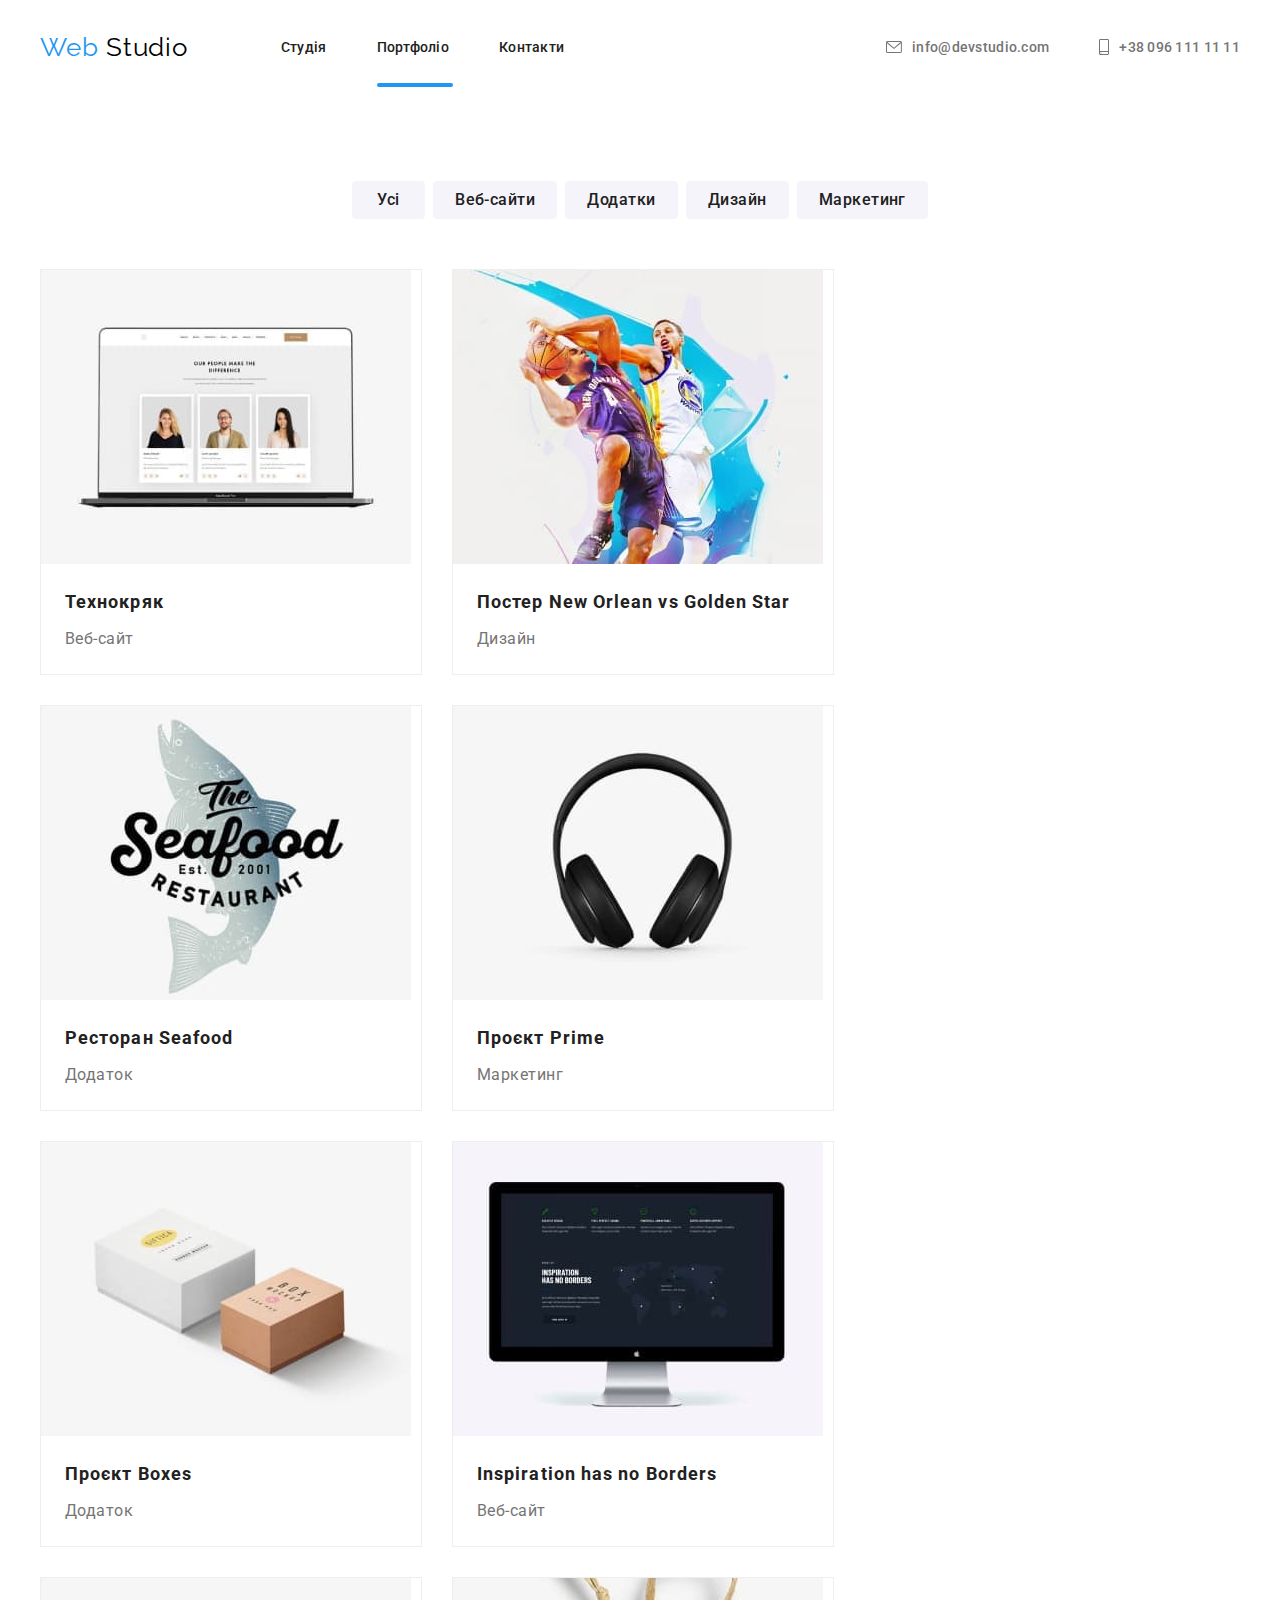
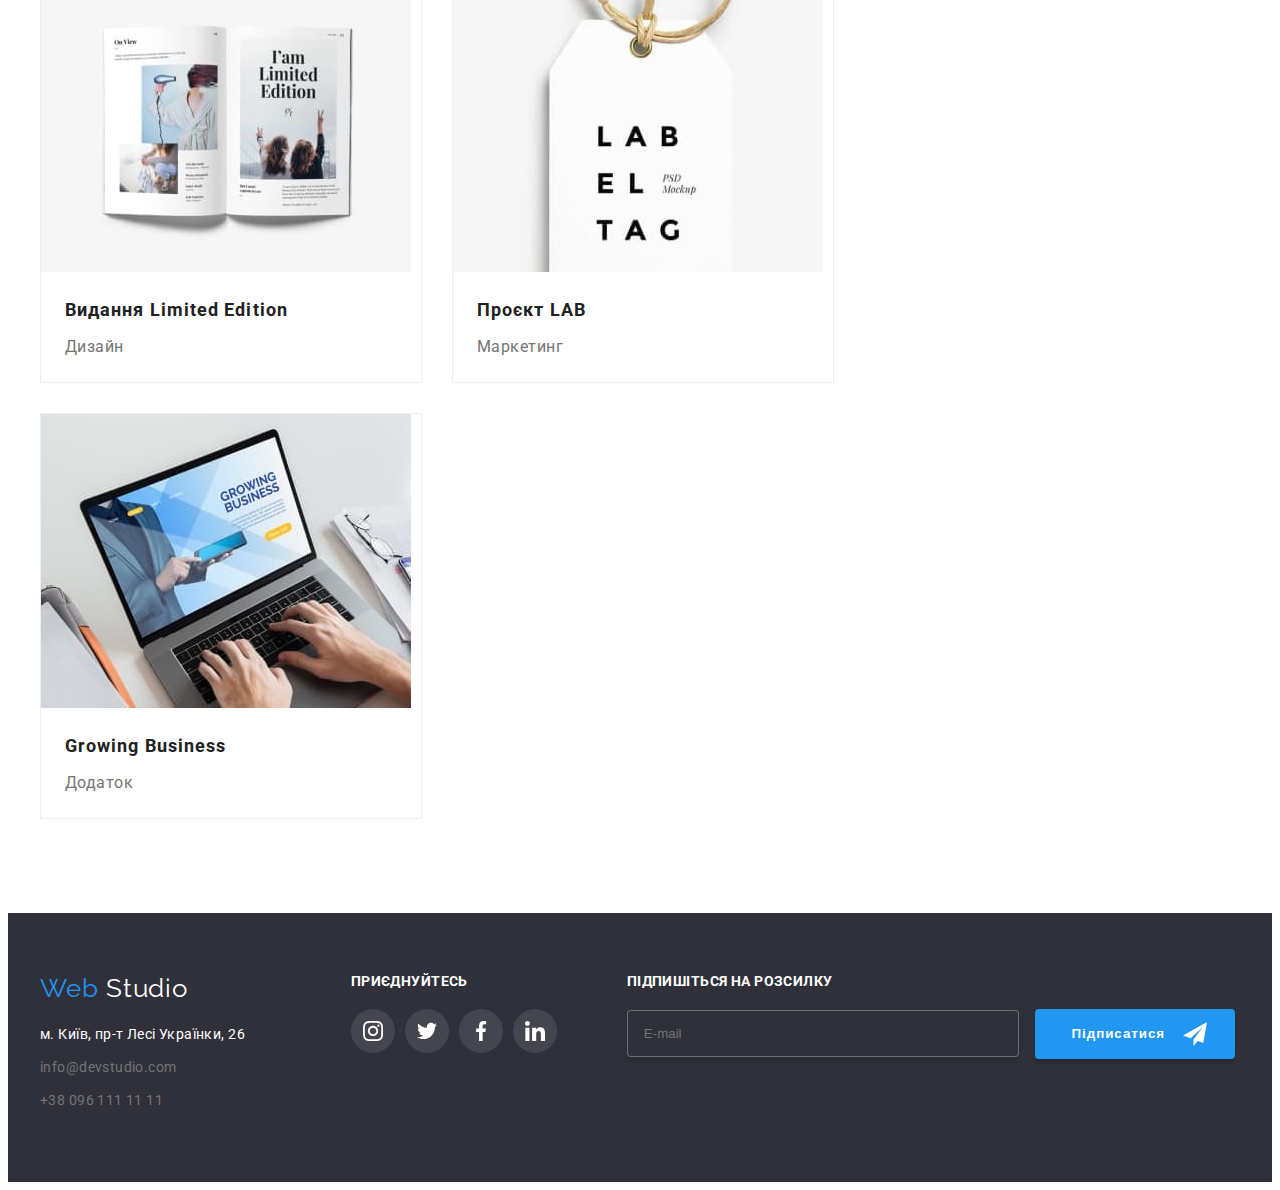
==== commit af625f00: "add styles" ====
--- a/portfolio.html
+++ b/portfolio.html
@@ -4,6 +4,7 @@
 		<meta charset="UTF-8" />
 		<meta name="viewport" content="width=device-width, initial-scale=1.0" />
 		<title>WebStudio</title>
+		<link rel="shortcut icon" href="./images/favicon.svg" type="image/x-icon" />
 		<link
 			rel="stylesheet"
 			href="https://cdnjs.cloudflare.com/ajax/libs/modern-normalize/2.0.0/modern-normalize.min.css"
--- a/css/styles.css
+++ b/css/styles.css
@@ -91,7 +91,7 @@
 	color: var(--accent-color);
 }
 .current::after {
-	bottom: -1px;
+	bottom: 0;
 	content: "";
 	display: block;
 	height: 4px;
